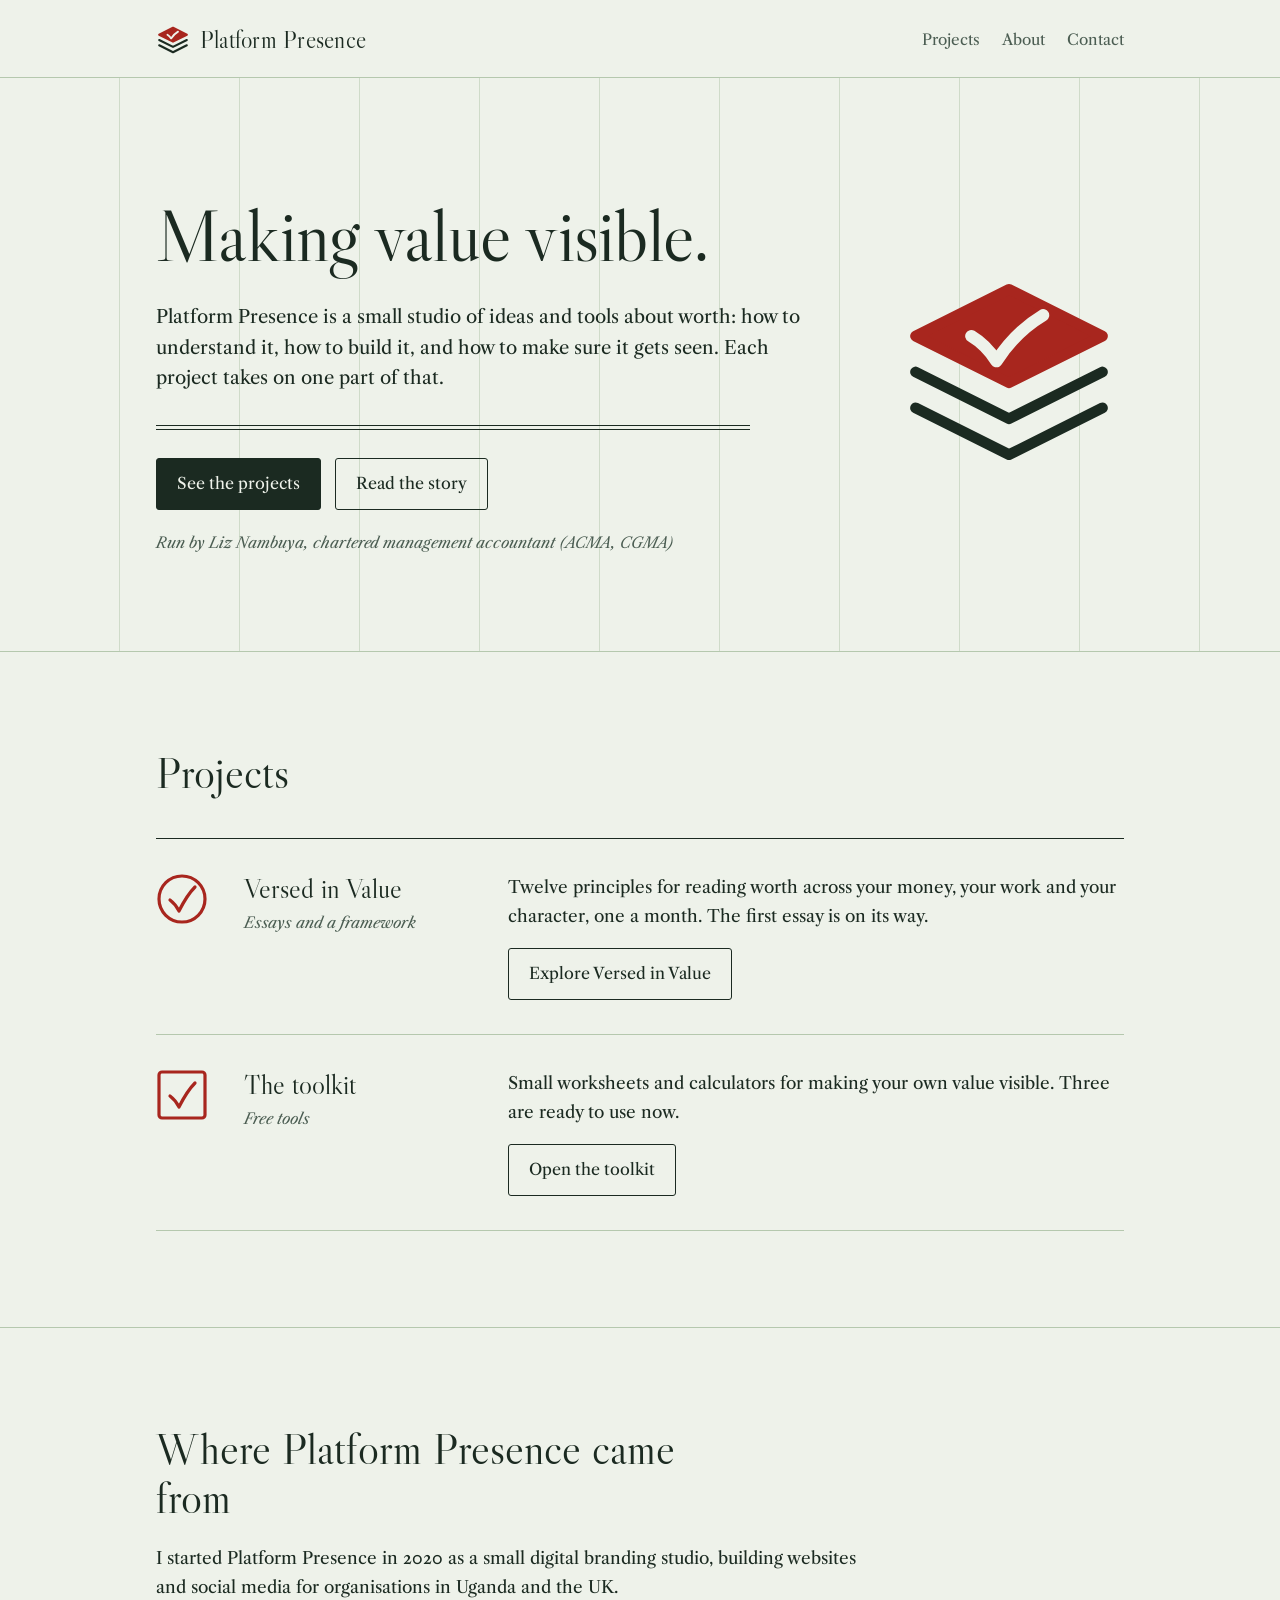
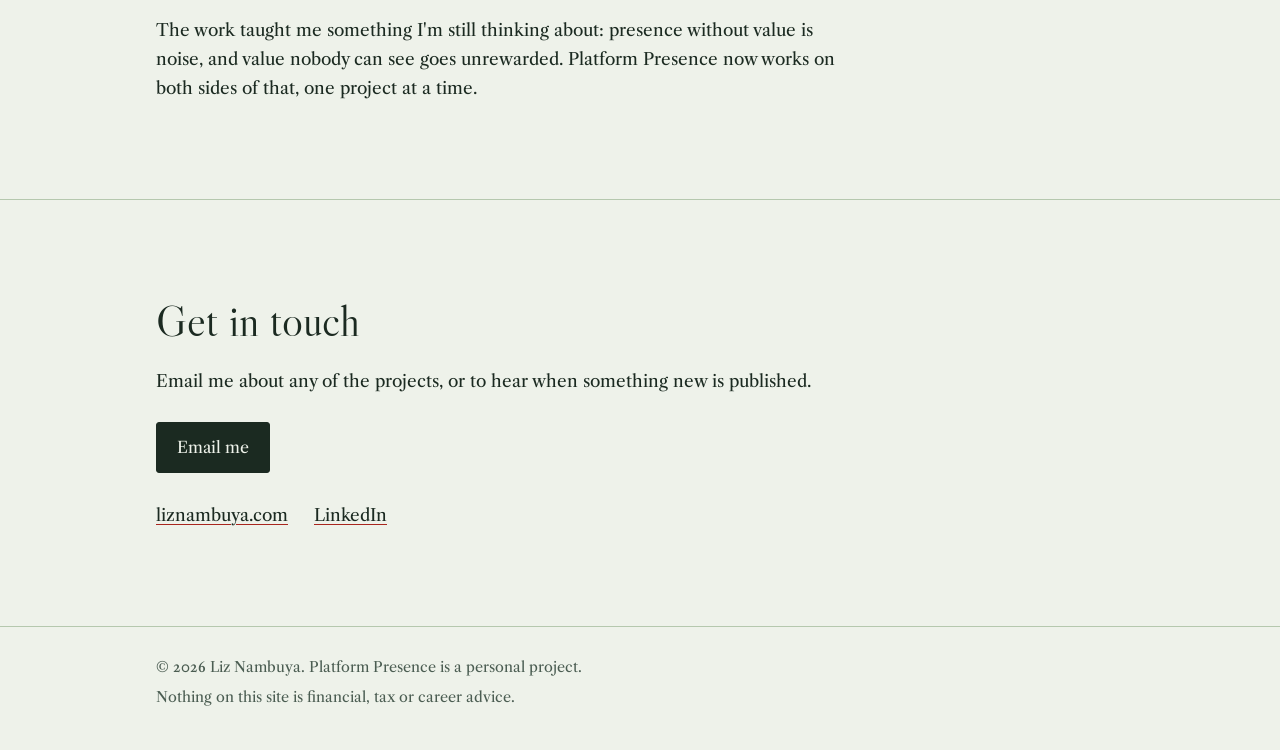
==== index.html @ 55bc4d29 "Add files via upload" ====
<!DOCTYPE html>
<html lang="en-GB">
<head>
<meta charset="UTF-8">
<meta name="viewport" content="width=device-width, initial-scale=1.0">
<title>Platform Presence</title>
<meta name="description" content="Platform Presence makes value visible: a small studio of ideas and tools about worth, how to understand it, build it and make sure it gets seen. By Liz Nambuya.">
<meta property="og:title" content="Platform Presence">
<meta property="og:description" content="Making value visible. Ideas and free tools about worth, by Liz Nambuya.">
<meta property="og:url" content="https://platformpresence.com/">
<meta property="og:type" content="website">
<link rel="icon" href="data:image/svg+xml,%3Csvg%20xmlns='http://www.w3.org/2000/svg'%20viewBox='0%200%2064%2064'%3E%3Crect%20width='64'%20height='64'%20rx='12'%20fill='%23EEF2EA'/%3E%3Cpath%20d='M32%209%20L58%2022%20L32%2035%20L6%2022%20Z'%20fill='%23A8261E'%20stroke='%23A8261E'%20stroke-width='5'%20stroke-linejoin='round'/%3E%3Cpath%20d='M21.5%2022%20C24.5%2023.8%2026.5%2025.8%2028.5%2029%20C32%2023.5%2036%2019.5%2041.5%2016.2'%20fill='none'%20stroke='%23EEF2EA'%20stroke-width='4'%20stroke-linecap='round'%20stroke-linejoin='round'/%3E%3Cpath%20d='M6%2032%20L32%2045%20L58%2032'%20fill='none'%20stroke='%231B2A21'%20stroke-width='5'%20stroke-linecap='round'%20stroke-linejoin='round'/%3E%3Cpath%20d='M6%2042%20L32%2055%20L58%2042'%20fill='none'%20stroke='%231B2A21'%20stroke-width='5'%20stroke-linecap='round'%20stroke-linejoin='round'/%3E%3C/svg%3E">
<link rel="apple-touch-icon" href="apple-touch-icon.png">
<link rel="preconnect" href="https://fonts.googleapis.com">
<link rel="preconnect" href="https://fonts.gstatic.com" crossorigin>
<link href="https://fonts.googleapis.com/css2?family=Libre+Caslon+Display&family=Libre+Caslon+Text:ital,wght@0,400;0,700;1,400&display=swap" rel="stylesheet">
<link rel="stylesheet" href="styles.css">
</head>
<body>

<header class="site-head">
  <div class="wrap">
    <a class="wordmark" href="index.html"><svg class="logo" viewBox="0 0 64 64" aria-hidden="true"><path class="platform" d="M32 9 L58 22 L32 35 L6 22 Z"/><path class="cut" d="M21.5 22 C24.5 23.8 26.5 25.8 28.5 29 C32 23.5 36 19.5 41.5 16.2"/><path class="layer" d="M6 32 L32 45 L58 32"/><path class="layer" d="M6 42 L32 55 L58 42"/></svg><span>Platform Presence</span></a>
    <nav class="site-nav" aria-label="Main">
      <a href="#projects">Projects</a>
      <a href="#about">About</a>
      <a href="#contact">Contact</a>
    </nav>
  </div>
</header>

<main>

  <div class="hero">
    <div class="wrap">
      <div>
        <h1>Making value visible.</h1>
        <p class="lede">Platform Presence is a small studio of ideas and tools about worth: how to understand it, how to build it, and how to make sure it gets seen. Each project takes on one part of that.</p>
        <div class="total-rule" aria-hidden="true"></div>
        <div class="actions">
          <a class="btn btn-primary" href="#projects">See the projects</a>
          <a class="btn" href="#about">Read the story</a>
        </div>
        <p class="byline">Run by Liz Nambuya, chartered management accountant (ACMA, CGMA)</p>
      </div>
      <div class="mark-wrap" aria-hidden="true">
        <svg class="logo logo-big" viewBox="0 0 64 64"><path class="platform" d="M32 9 L58 22 L32 35 L6 22 Z"/><path class="cut" d="M21.5 22 C24.5 23.8 26.5 25.8 28.5 29 C32 23.5 36 19.5 41.5 16.2"/><path class="layer" d="M6 32 L32 45 L58 32"/><path class="layer" d="M6 42 L32 55 L58 42"/></svg>
      </div>
    </div>
  </div>

  <section id="projects">
    <div class="wrap">
      <h2>Projects</h2>

      <div class="projects">

        <article class="project">
          <svg class="mark" viewBox="0 0 52 52" aria-hidden="true"><circle cx="26" cy="26" r="23"/><path d="M14 27 C18 30 21 34 23 38 C28 28 33 20 39 14"/></svg>
          <div>
            <h3><a href="versed-in-value.html">Versed in Value</a></h3>
            <p class="kind">Essays and a framework</p>
          </div>
          <div class="body">
            <p>Twelve principles for reading worth across your money, your work and your character, one a month. The first essay is on its way.</p>
            <a class="btn" href="versed-in-value.html">Explore Versed in Value</a>
          </div>
        </article>

        <article class="project">
          <svg class="mark" viewBox="0 0 52 52" aria-hidden="true"><rect x="3" y="3" width="46" height="46" rx="3"/><path d="M14 27 C18 30 21 34 23 38 C28 28 33 20 39 14"/></svg>
          <div>
            <h3><a href="toolkit.html">The toolkit</a></h3>
            <p class="kind">Free tools</p>
          </div>
          <div class="body">
            <p>Small worksheets and calculators for making your own value visible. Three are ready to use now.</p>
            <a class="btn" href="toolkit.html">Open the toolkit</a>
          </div>
        </article>

        <!--
          TO ADD A PROJECT: copy one <article class="project"> block above, paste it here,
          then change the mark's frame, the name, the kind, the description and the two links.
          Make the project's page by copying toolkit.html, renaming it, and replacing the content.
        -->

      </div>
    </div>
  </section>

  <section id="about">
    <div class="wrap">
      <h2>Where Platform Presence came from</h2>
      <div class="prose">
        <p>I started Platform Presence in 2020 as a small digital branding studio, building websites and social media for organisations in Uganda and the UK.</p>
        <p>The work taught me something I'm still thinking about: presence without value is noise, and value nobody can see goes unrewarded. Platform Presence now works on both sides of that, one project at a time.</p>
      </div>
    </div>
  </section>

  <section id="contact">
    <div class="wrap">
      <h2>Get in touch</h2>
      <div class="prose">
        <p>Email me about any of the projects, or to hear when something new is published.</p>
      </div>
      <div class="section-actions">
        <a class="btn btn-primary" href="mailto:contact@liznambuya.com?subject=Platform%20Presence">Email me</a>
      </div>
      <div class="contact-links">
        <a href="https://liznambuya.com">liznambuya.com</a>
        <a href="https://www.linkedin.com/in/elizabeth-nambuya/">LinkedIn</a>
      </div>
    </div>
  </section>

</main>

<footer class="site-foot">
  <div class="wrap">
    <p>&copy; 2026 Liz Nambuya. Platform Presence is a personal project.</p>
    <p>Nothing on this site is financial, tax or career advice.</p>
  </div>
</footer>

</body>
</html>
---- styles.css ----
/* Platform Presence: shared styles for every page.
   Palette: a green columnar ledger pad, bottle-green ink, an auditor's red pencil. */
:root {
  --paper: #EEF2EA;
  --paper-deep: #E1E9DC;
  --paper-light: #F7F9F5;
  --rule: #B5C8AE;
  --ink: #1B2A21;
  --ink-soft: #4B5D52;
  --pencil: #A8261E;
  --measure: 64ch;
  --gutter: clamp(16px, 5vw, 56px);
  --display: "Libre Caslon Display", "Libre Caslon Text", Georgia, "Times New Roman", serif;
  --text: "Libre Caslon Text", Georgia, "Times New Roman", serif;
}

*, *::before, *::after { box-sizing: border-box; margin: 0; padding: 0; }
html { scroll-behavior: smooth; -webkit-text-size-adjust: 100%; }
body {
  background: var(--paper);
  color: var(--ink);
  font-family: var(--text);
  font-size: 1.0625rem;
  line-height: 1.7;
  font-variant-numeric: oldstyle-nums;
}
a { color: var(--ink); text-decoration-color: var(--pencil); text-underline-offset: 3px; text-decoration-thickness: 1px; }
a:hover { color: var(--pencil); }
:focus-visible { outline: 2px solid var(--pencil); outline-offset: 3px; border-radius: 2px; }
.visually-hidden { position: absolute; width: 1px; height: 1px; overflow: hidden; clip: rect(0 0 0 0); white-space: nowrap; }

.wrap { max-width: 1080px; margin: 0 auto; padding: 0 var(--gutter); }

/* Header */
.site-head { border-bottom: 1px solid var(--rule); }
.site-head .wrap { display: flex; align-items: center; justify-content: space-between; gap: 24px; padding-top: 20px; padding-bottom: 16px; flex-wrap: wrap; }
.wordmark { display: inline-flex; align-items: center; gap: 10px; font-family: var(--display); font-size: 1.5rem; text-decoration: none; letter-spacing: 0.01em; }

/* The Platform Presence logo: stacked layers, with the tick cut into the top platform */
.logo { width: 34px; height: 34px; flex: none; overflow: visible; }
.logo .platform { fill: var(--pencil); stroke: var(--pencil); stroke-width: 4; stroke-linejoin: round; }
.logo .cut { fill: none; stroke: var(--paper); stroke-width: 3.4; stroke-linecap: round; stroke-linejoin: round; }
.logo .layer { fill: none; stroke: var(--ink); stroke-width: 4; stroke-linecap: round; stroke-linejoin: round; }
.logo-big { width: clamp(130px, 19vw, 230px); height: auto; }
.logo-big .platform, .logo-big .layer { stroke-width: 3; }
.logo-big .cut { stroke-width: 3.4; stroke-dasharray: 40; stroke-dashoffset: 0; }
@media (prefers-reduced-motion: no-preference) {
  .logo-big .cut { stroke-dashoffset: 40; animation: draw 0.8s cubic-bezier(.6,.05,.3,1) 0.5s forwards; }
}
.wordmark:hover { color: var(--ink); }
.site-nav { display: flex; gap: 22px; flex-wrap: wrap; font-size: 0.95rem; }
.site-nav a { text-decoration: none; color: var(--ink-soft); }
.site-nav a:hover, .site-nav a[aria-current="page"] { color: var(--pencil); }

/* Hero: the ledger pad and the mark */
.hero {
  background-image: repeating-linear-gradient(to right, transparent 0, transparent 119px, rgba(181, 200, 174, 0.55) 119px, rgba(181, 200, 174, 0.55) 120px);
  border-bottom: 1px solid var(--rule);
}
.hero .wrap { display: grid; grid-template-columns: minmax(0, 1fr) auto; gap: 40px; align-items: center; padding-top: clamp(56px, 10vw, 120px); padding-bottom: clamp(48px, 8vw, 96px); }
.hero h1 {
  font-family: var(--display);
  font-weight: 400;
  font-size: clamp(2.5rem, 6.2vw, 4.6rem);
  line-height: 1.04;
  letter-spacing: -0.01em;
  max-width: 16ch;
}
.hero h1 span { display: block; }
.hero .lede { margin-top: 28px; max-width: 54ch; font-size: 1.15rem; line-height: 1.65; }
.total-rule { margin-top: 32px; max-width: 54ch; border-top: 1px solid var(--ink); border-bottom: 1px solid var(--ink); height: 5px; }
.hero .actions { margin-top: 28px; display: flex; gap: 14px; flex-wrap: wrap; }
.byline { margin-top: 20px; color: var(--ink-soft); font-style: italic; font-size: 0.95rem; }
.byline a { color: var(--ink-soft); }

/* Marks: the Platform Presence tick. Each project draws it inside its own frame. */
.mark { overflow: visible; }
.mark path, .mark circle, .mark rect { fill: none; stroke: var(--pencil); stroke-linecap: round; stroke-linejoin: round; }
.mark-big { width: clamp(120px, 18vw, 210px); height: auto; }
.mark-big path, .mark-big circle, .mark-big rect { stroke-width: 7; }
.mark-big .tick { stroke-dasharray: 260; stroke-dashoffset: 0; }
@media (prefers-reduced-motion: no-preference) {
  .mark-big .tick { stroke-dashoffset: 260; animation: draw 0.9s cubic-bezier(.6,.05,.3,1) 0.5s forwards; }
}
@keyframes draw { to { stroke-dashoffset: 0; } }

.btn {
  display: inline-block;
  padding: 11px 20px;
  font-family: var(--text);
  font-size: 1rem;
  text-decoration: none;
  border: 1px solid var(--ink);
  border-radius: 3px;
  color: var(--ink);
  background: transparent;
}
.btn:hover { color: var(--paper); background: var(--ink); }
.btn-primary { background: var(--ink); color: var(--paper); }
.btn-primary:hover { background: var(--pencil); border-color: var(--pencil); color: var(--paper); }

/* Sections */
section { padding: clamp(56px, 8vw, 96px) 0; border-bottom: 1px solid var(--rule); }
section h2 { font-family: var(--display); font-weight: 400; font-size: clamp(1.9rem, 4vw, 2.75rem); line-height: 1.12; max-width: 22ch; }
.prose { max-width: var(--measure); margin-top: 22px; }
.prose p + p { margin-top: 14px; }
.section-actions { margin-top: 26px; display: flex; gap: 14px; flex-wrap: wrap; }

/* Projects list on the homepage */
.projects { margin-top: 40px; border-top: 1px solid var(--ink); }
.project { display: grid; grid-template-columns: 64px minmax(0, 15rem) minmax(0, 1fr); gap: 24px; padding: 34px 0; border-bottom: 1px solid var(--rule); align-items: start; }
.project .mark { width: 52px; height: 52px; }
.project .mark path, .project .mark circle, .project .mark rect { stroke-width: 3.2; }
.project h3 { font-family: var(--display); font-weight: 400; font-size: 1.7rem; line-height: 1.15; }
.project h3 a { text-decoration: none; }
.project .kind { margin-top: 6px; font-style: italic; color: var(--ink-soft); font-size: 0.95rem; }
.project .body p { max-width: 56ch; }
.project .body .btn { margin-top: 18px; }

/* Legend: three kinds of value, read like an auditor's tickmark key */
.legend { margin-top: 40px; max-width: 760px; border-top: 1px solid var(--ink); }
.legend-row { display: grid; grid-template-columns: 48px minmax(0, 13rem) minmax(0, 1fr); gap: 18px; padding: 20px 0; border-bottom: 1px solid var(--rule); align-items: start; }
.legend-row .mark { width: 34px; height: 34px; margin-top: 2px; }
.legend-row .mark path, .legend-row .mark circle { stroke-width: 3.4; }
.legend-row .mark .dot { fill: var(--pencil); stroke: none; }
.legend-row h3 { font-family: var(--text); font-weight: 700; font-size: 1.05rem; }
.legend-row .q { font-style: italic; }
.legend-row p { margin-top: 2px; color: var(--ink-soft); }

/* Principles: a ledger of twelve months */
.ledger { margin-top: 40px; width: 100%; border-collapse: collapse; }
.ledger th, .ledger td { text-align: left; vertical-align: top; padding: 12px 16px 12px 0; border-bottom: 1px solid var(--rule); }
.ledger thead th { font-weight: 400; font-style: italic; color: var(--ink-soft); font-size: 0.92rem; border-bottom: 1px solid var(--ink); }
.ledger thead .col-num { width: 4.5rem; text-align: right; padding-right: 16px; }
.ledger thead .col-name { width: 13rem; padding-left: 20px; }
.ledger .quarter th { padding-top: 30px; font-family: var(--display); font-weight: 400; font-size: 1.3rem; border-bottom: 1px solid var(--ink); }
.ledger .num { width: 4.5rem; font-family: var(--display); font-size: 1.35rem; color: var(--pencil); line-height: 1.2; border-right: 1px solid var(--rule); padding-right: 16px; text-align: right; }
.ledger .name { width: 13rem; font-weight: 700; padding-left: 20px; }

/* Toolkit */
.tools { margin-top: 44px; border-top: 1px solid var(--ink); }
.tool { display: grid; grid-template-columns: minmax(0, 17rem) minmax(0, 1fr); gap: 32px; padding: 36px 0; border-bottom: 1px solid var(--rule); }
.tool h3 { font-family: var(--display); font-weight: 400; font-size: 1.65rem; line-height: 1.15; }
.tool .status { margin-top: 8px; font-style: italic; color: var(--ink-soft); font-size: 0.95rem; }
.tool .body > p { max-width: 58ch; }
.questions { margin-top: 18px; list-style: none; counter-reset: q; max-width: 58ch; }
.questions li { counter-increment: q; display: grid; grid-template-columns: 2rem 1fr; padding: 10px 0; border-top: 1px dashed var(--rule); }
.questions li::before { content: counter(q) "."; font-family: var(--display); color: var(--pencil); font-size: 1.15rem; }
.rewrite { margin-top: 18px; max-width: 58ch; display: grid; gap: 10px; }
.rewrite div { padding: 14px 18px; background: var(--paper-deep); border-left: 3px solid var(--rule); }
.rewrite .after { border-left-color: var(--pencil); background: var(--paper-light); }
.rewrite b { display: block; font-size: 0.9rem; font-weight: 400; font-style: italic; color: var(--ink-soft); }
.rewrite .before span { text-decoration: line-through; text-decoration-color: var(--pencil); text-decoration-thickness: 1.5px; }
.fine { margin-top: 12px; font-size: 0.9rem; color: var(--ink-soft); font-style: italic; }
.tool .btn { margin-top: 20px; }

/* Contact and footer */
.contact-links { margin-top: 28px; display: flex; gap: 26px; flex-wrap: wrap; }
.site-foot { padding: 28px 0 40px; color: var(--ink-soft); font-size: 0.9rem; }
.site-foot p + p { margin-top: 6px; }
.site-foot a { color: var(--ink-soft); }

/* Small screens */
@media (max-width: 760px) {
  .hero .wrap { grid-template-columns: 1fr; gap: 8px; }
  .hero .mark-wrap { order: -1; }
  .mark-big { width: 92px; }
  .logo-big { width: 96px; }
  .project { grid-template-columns: 52px minmax(0, 1fr); gap: 14px 16px; }
  .project .mark { width: 40px; height: 40px; }
  .project .body { grid-column: 2; }
  .legend-row { grid-template-columns: 40px minmax(0, 1fr); }
  .legend-row p { grid-column: 2; }
  .tool { grid-template-columns: 1fr; gap: 14px; }
  .ledger thead { position: absolute; left: -9999px; }
  .ledger, .ledger tbody, .ledger tr, .ledger td, .ledger th { display: block; width: 100%; }
  .ledger tr { display: grid; grid-template-columns: 3rem 1fr; border-bottom: 1px solid var(--rule); }
  .ledger .quarter { display: block; }
  .ledger td, .ledger th { border-bottom: 0; }
  .ledger .num { grid-row: span 2; border-right: 0; text-align: left; padding-right: 0; width: auto; }
  .ledger .name { width: auto; padding: 12px 0 0; }
  .ledger .line { padding: 2px 0 12px; }
}
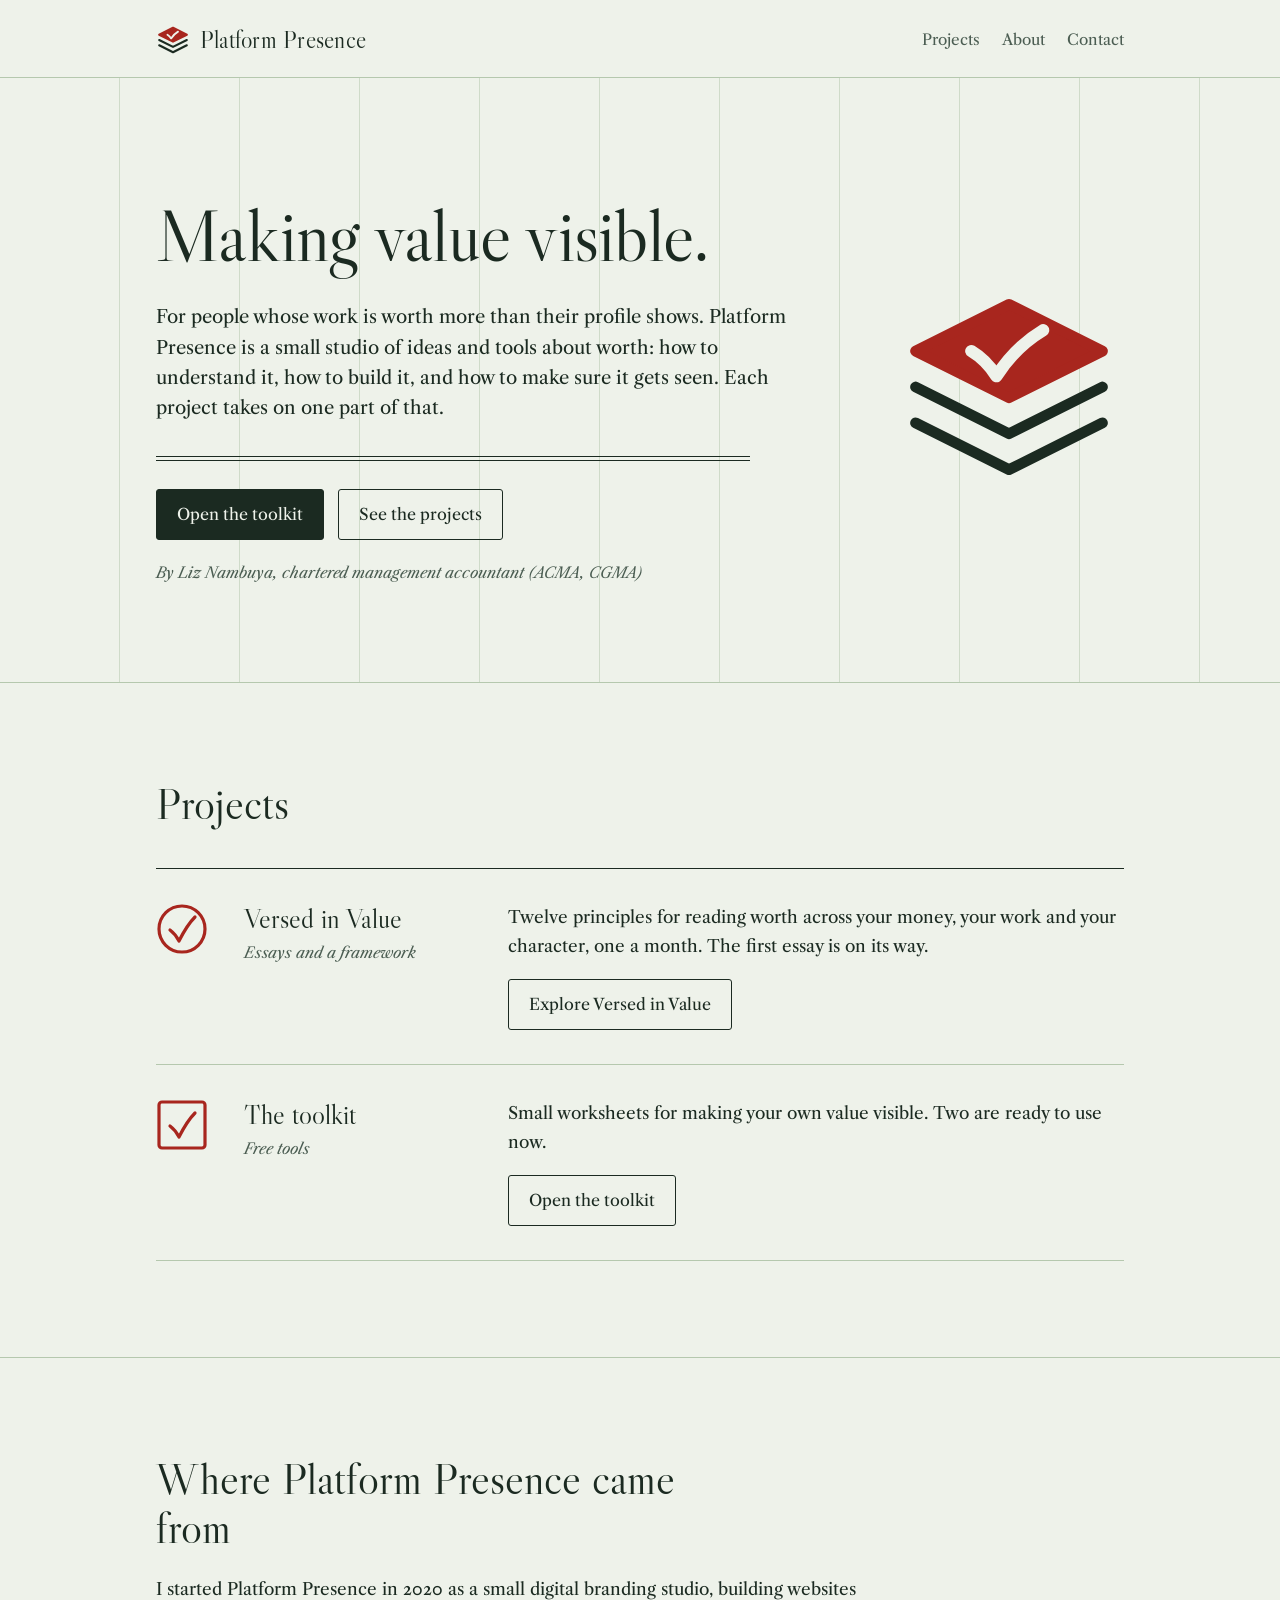
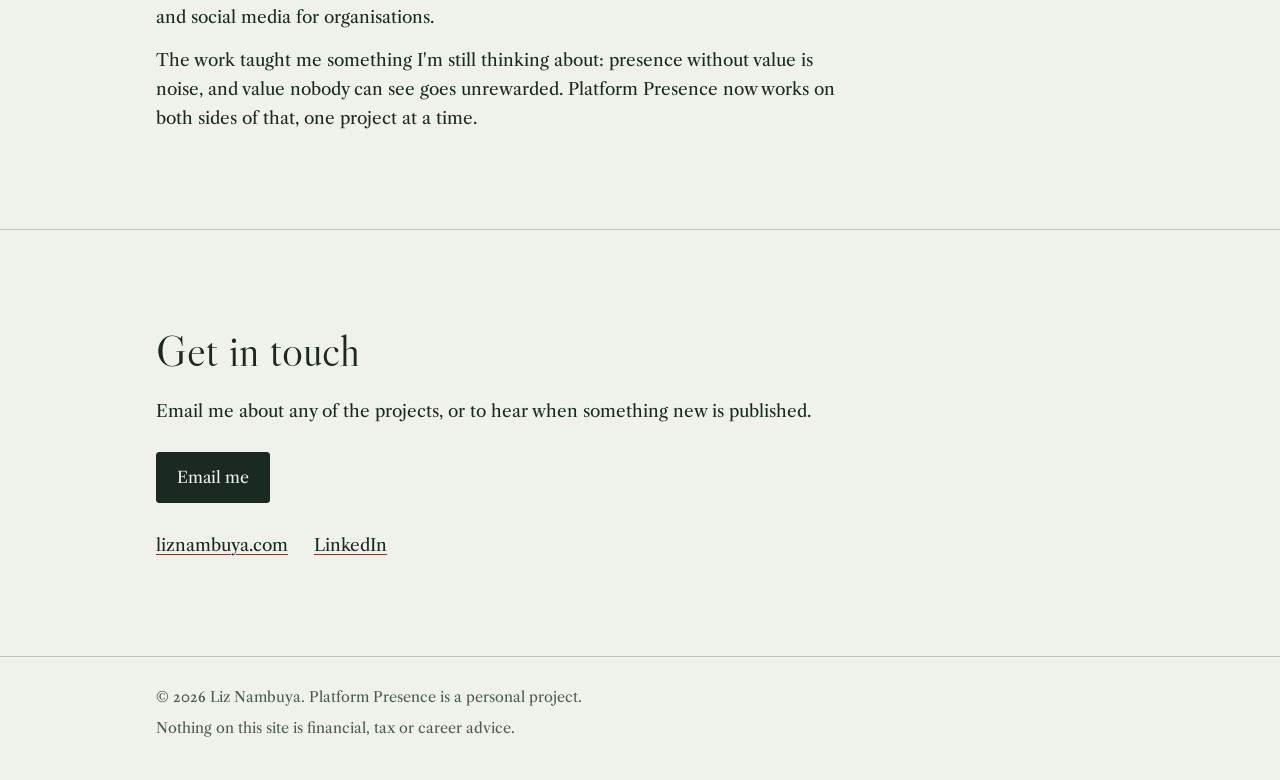
==== commit 0a42599d: "Homepage: reader-first opening, toolkit button, byline and About fixes Co-Authored-By: Claude Fable " ====
--- a/index.html
+++ b/index.html
@@ -35,13 +35,13 @@
     <div class="wrap">
       <div>
         <h1>Making value visible.</h1>
-        <p class="lede">Platform Presence is a small studio of ideas and tools about worth: how to understand it, how to build it, and how to make sure it gets seen. Each project takes on one part of that.</p>
+        <p class="lede">For people whose work is worth more than their profile shows. Platform Presence is a small studio of ideas and tools about worth: how to understand it, how to build it, and how to make sure it gets seen. Each project takes on one part of that.</p>
         <div class="total-rule" aria-hidden="true"></div>
         <div class="actions">
-          <a class="btn btn-primary" href="#projects">See the projects</a>
-          <a class="btn" href="#about">Read the story</a>
+          <a class="btn btn-primary" href="toolkit.html">Open the toolkit</a>
+          <a class="btn" href="#projects">See the projects</a>
         </div>
-        <p class="byline">Run by Liz Nambuya, chartered management accountant (ACMA, CGMA)</p>
+        <p class="byline">By Liz Nambuya, chartered management accountant (ACMA, CGMA)</p>
       </div>
       <div class="mark-wrap" aria-hidden="true">
         <svg class="logo logo-big" viewBox="0 0 64 64"><path class="platform" d="M32 9 L58 22 L32 35 L6 22 Z"/><path class="cut" d="M21.5 22 C24.5 23.8 26.5 25.8 28.5 29 C32 23.5 36 19.5 41.5 16.2"/><path class="layer" d="M6 32 L32 45 L58 32"/><path class="layer" d="M6 42 L32 55 L58 42"/></svg>
@@ -74,7 +74,7 @@
             <p class="kind">Free tools</p>
           </div>
           <div class="body">
-            <p>Small worksheets and calculators for making your own value visible. Three are ready to use now.</p>
+            <p>Small worksheets for making your own value visible. Two are ready to use now.</p>
             <a class="btn" href="toolkit.html">Open the toolkit</a>
           </div>
         </article>
@@ -93,7 +93,7 @@
     <div class="wrap">
       <h2>Where Platform Presence came from</h2>
       <div class="prose">
-        <p>I started Platform Presence in 2020 as a small digital branding studio, building websites and social media for organisations in Uganda and the UK.</p>
+        <p>I started Platform Presence in 2020 as a small digital branding studio, building websites and social media for organisations.</p>
         <p>The work taught me something I'm still thinking about: presence without value is noise, and value nobody can see goes unrewarded. Platform Presence now works on both sides of that, one project at a time.</p>
       </div>
     </div>
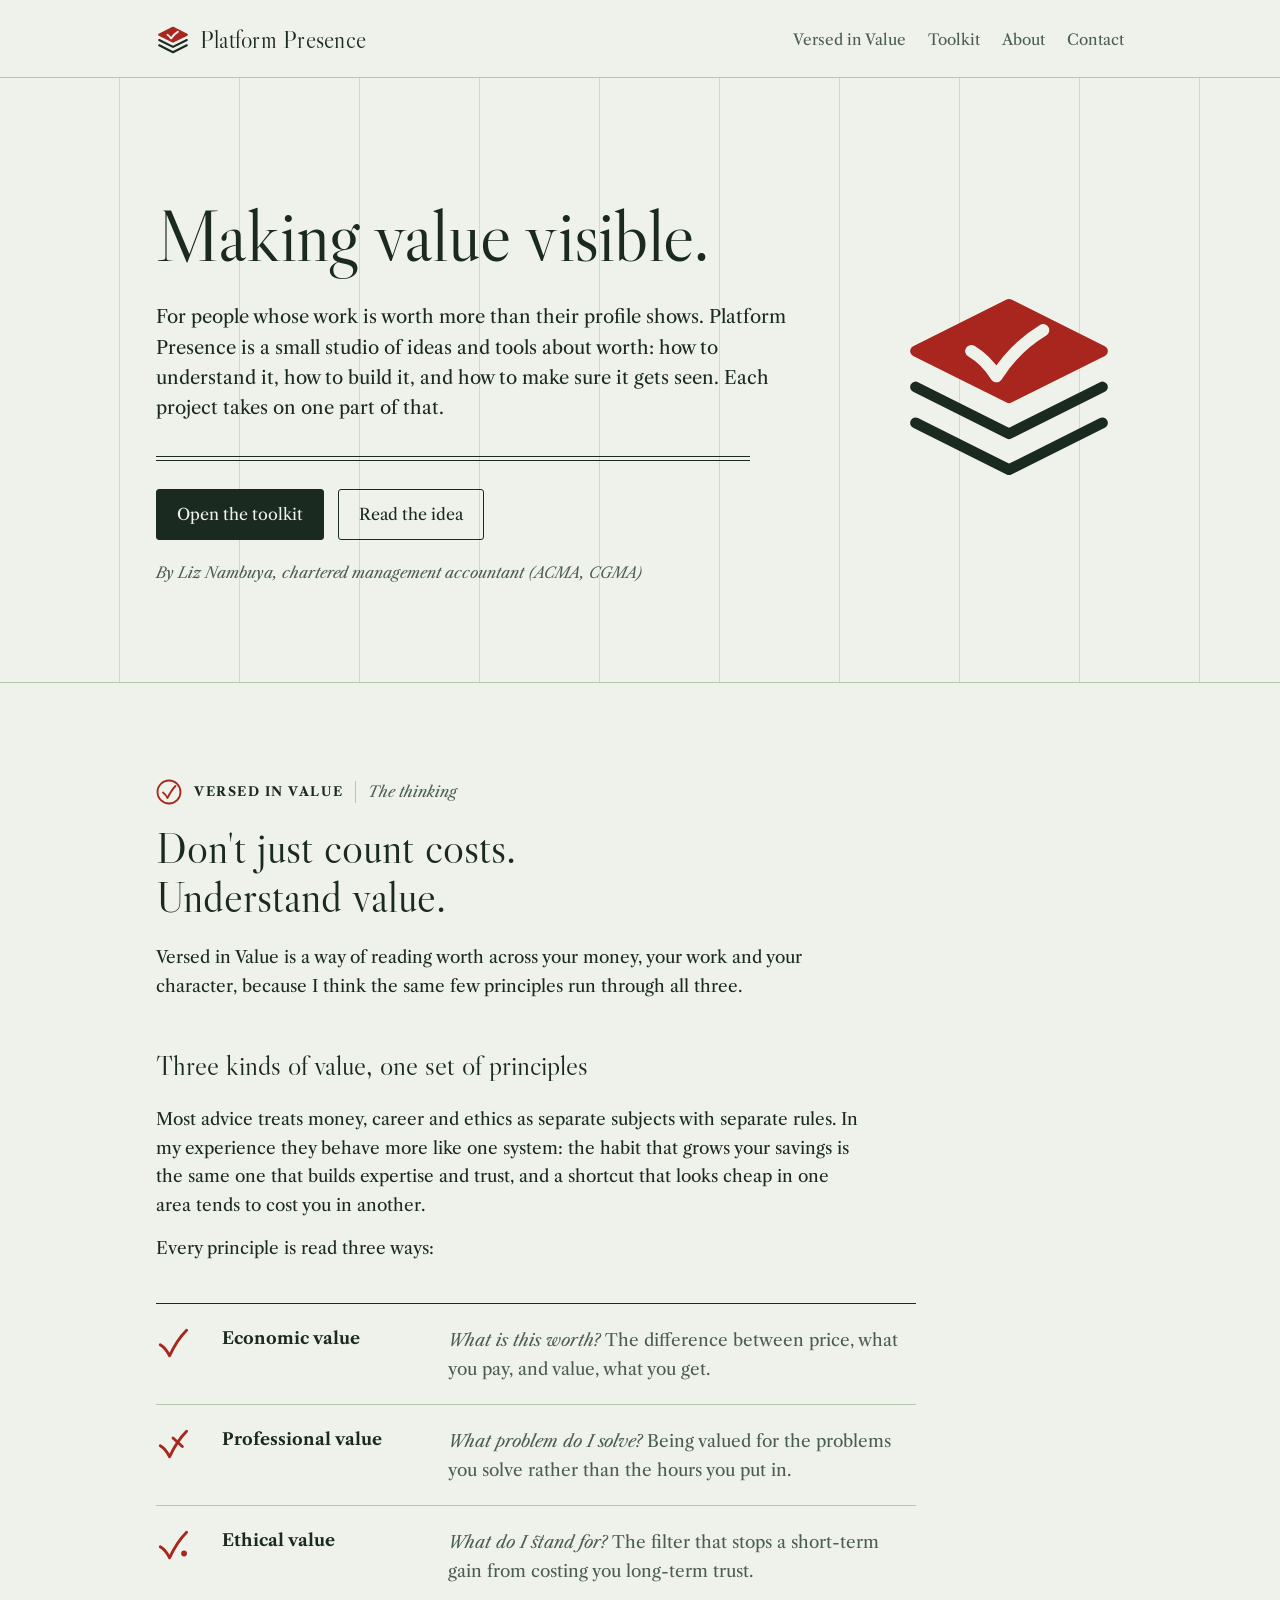
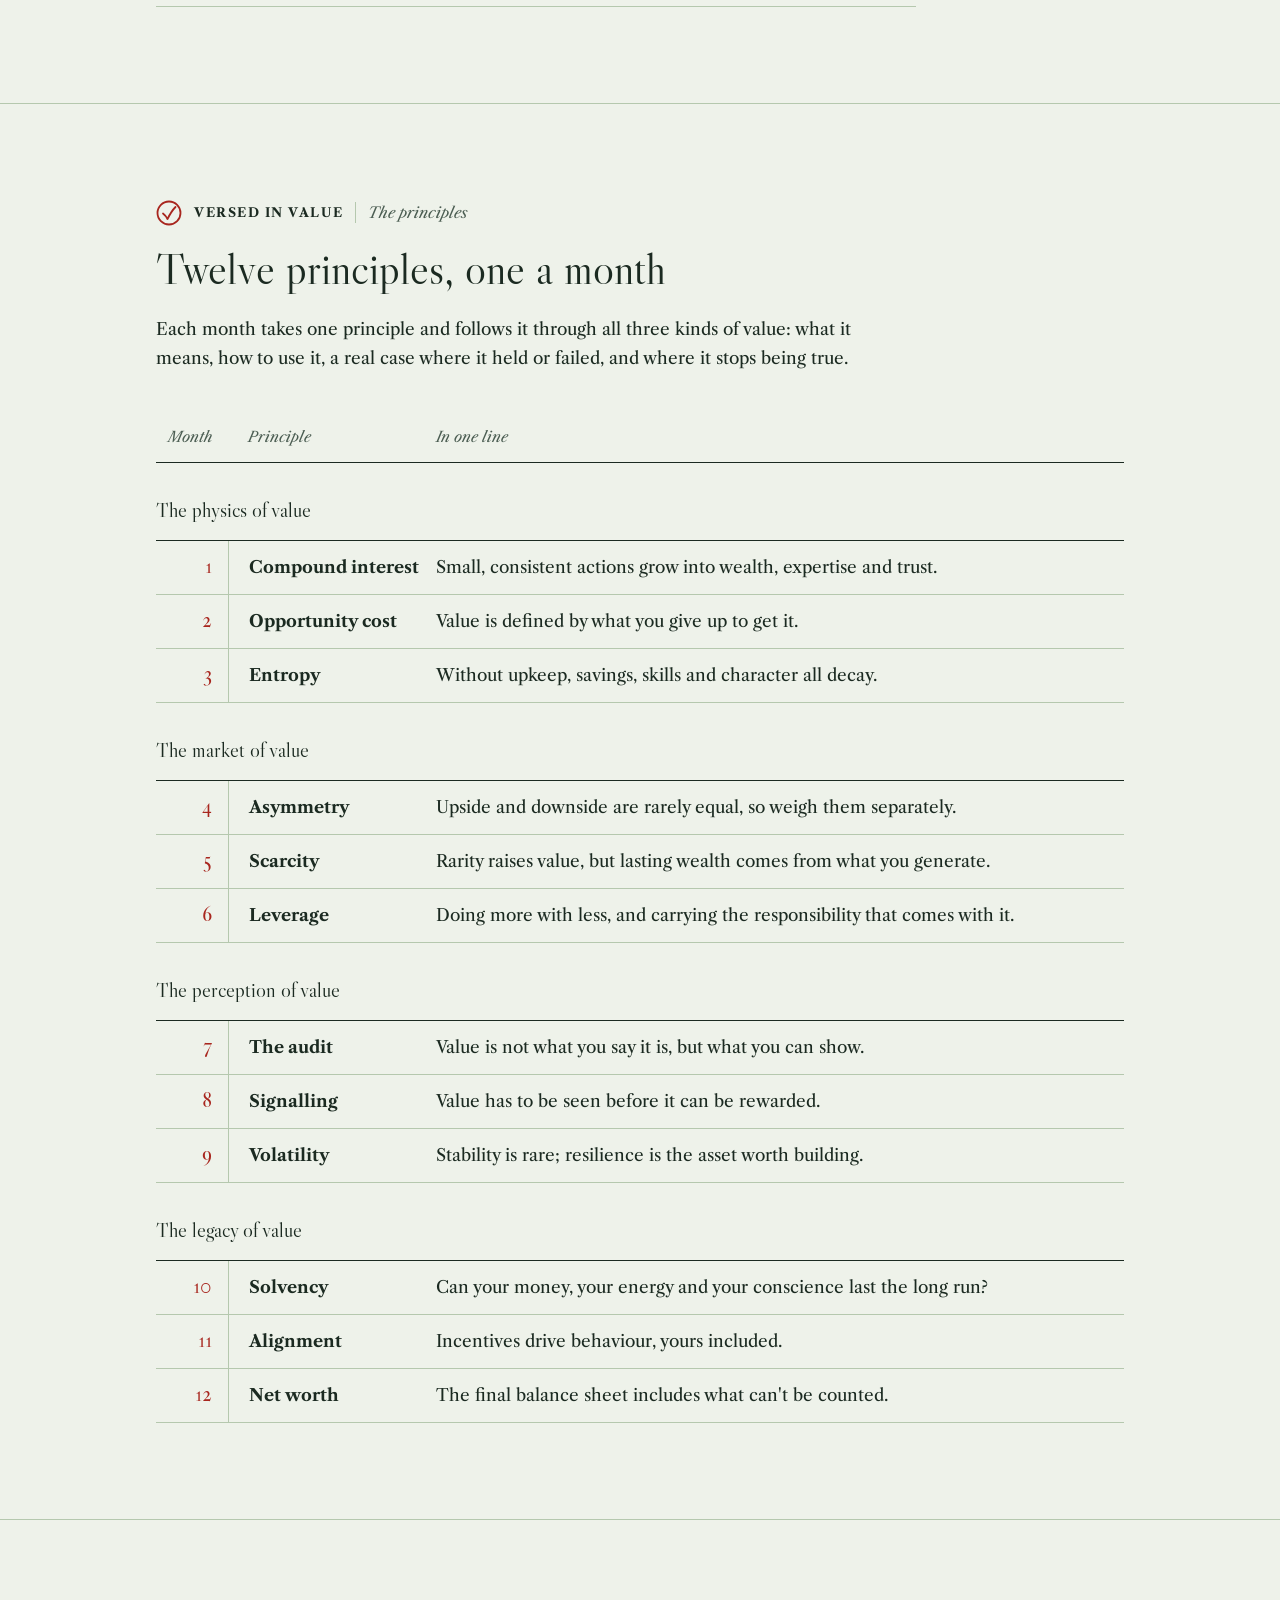
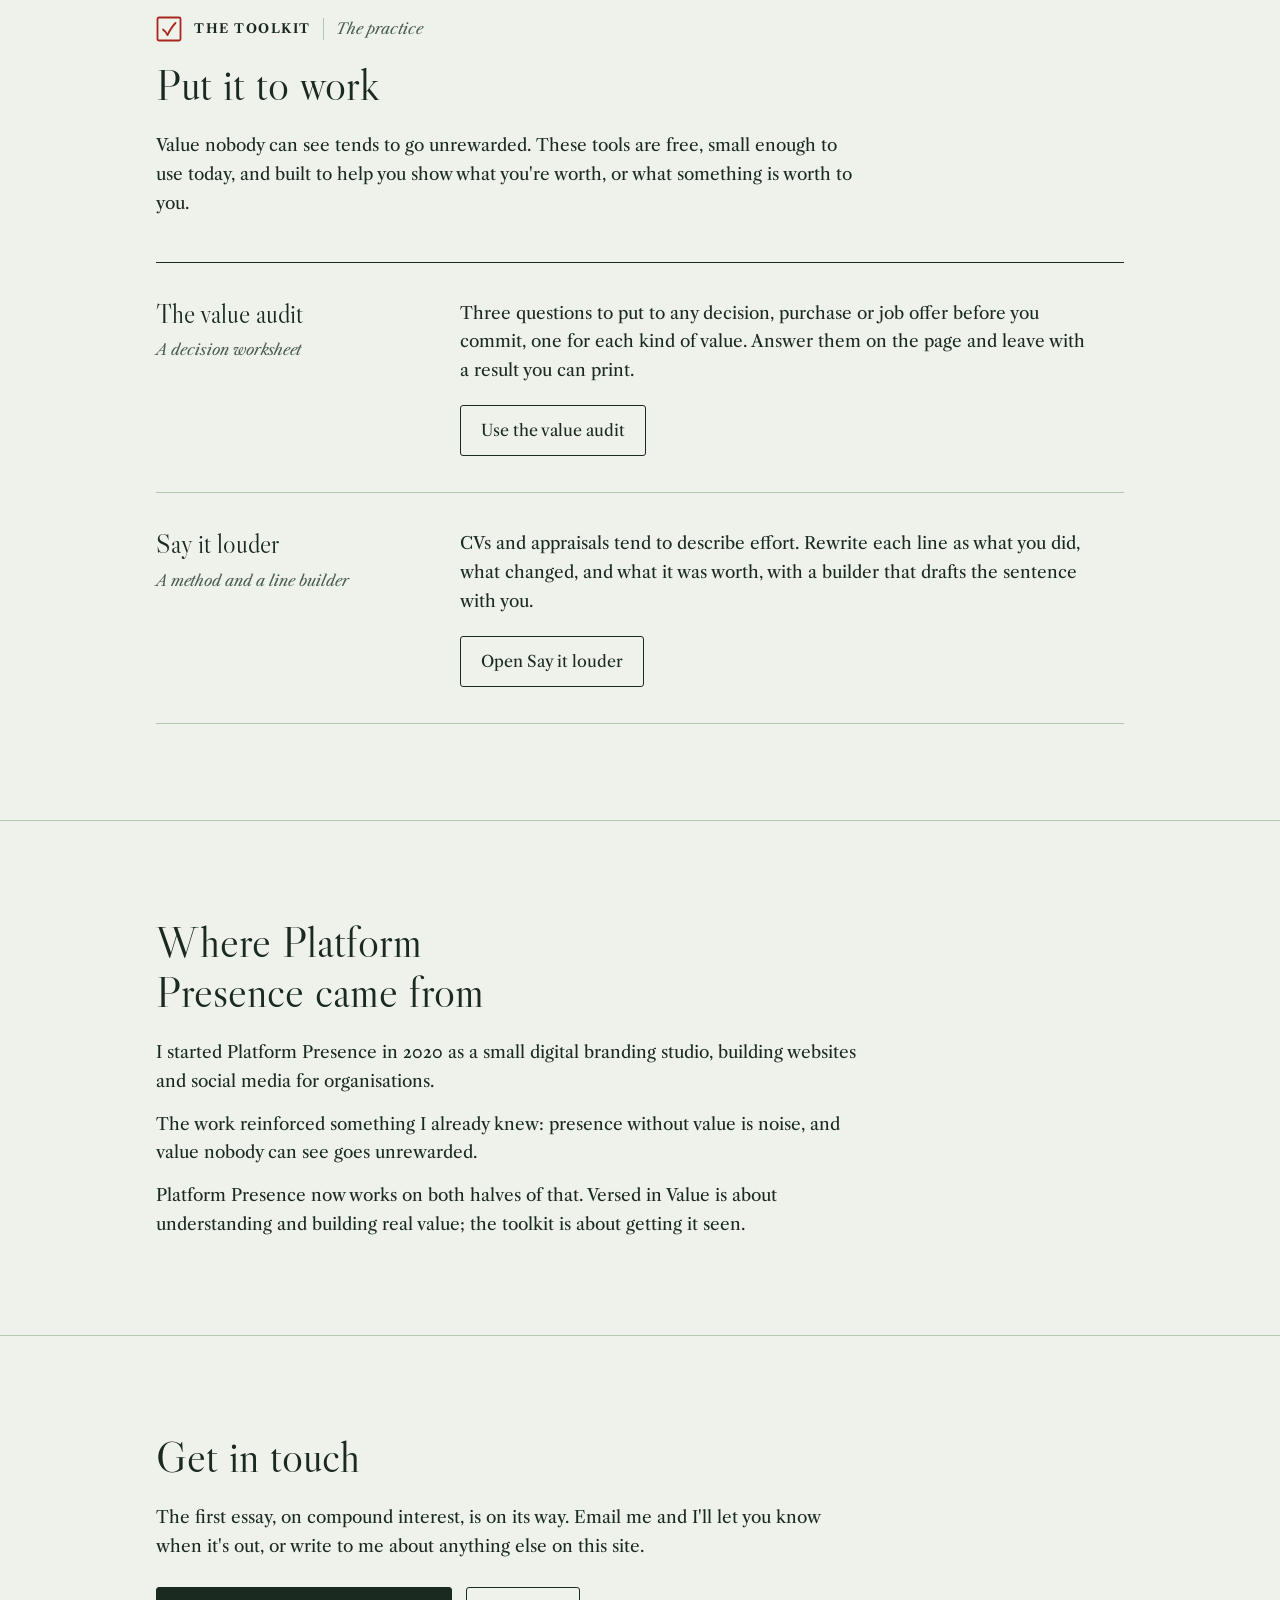
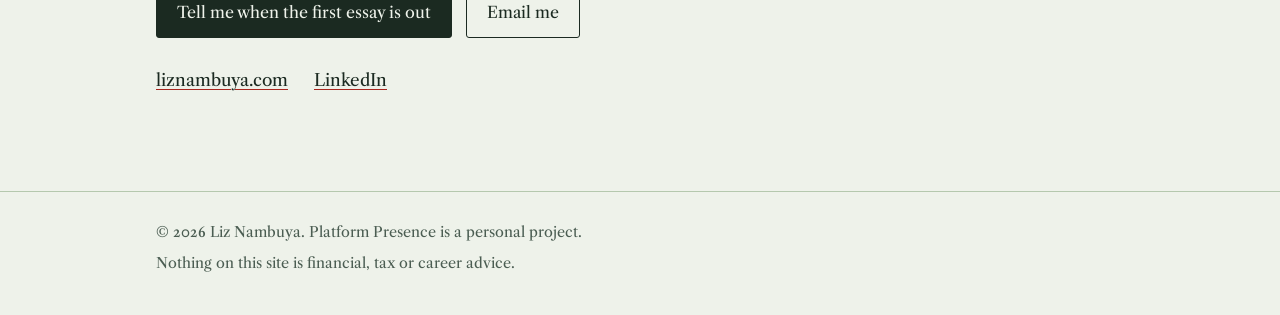
==== commit a156350f: "Homepage: merge in Versed in Value and the toolkit; copy edits Co-Authored-By: Claude Opus 5.5 <nore" ====
--- a/index.html
+++ b/index.html
@@ -22,7 +22,8 @@
   <div class="wrap">
     <a class="wordmark" href="index.html"><svg class="logo" viewBox="0 0 64 64" aria-hidden="true"><path class="platform" d="M32 9 L58 22 L32 35 L6 22 Z"/><path class="cut" d="M21.5 22 C24.5 23.8 26.5 25.8 28.5 29 C32 23.5 36 19.5 41.5 16.2"/><path class="layer" d="M6 32 L32 45 L58 32"/><path class="layer" d="M6 42 L32 55 L58 42"/></svg><span>Platform Presence</span></a>
     <nav class="site-nav" aria-label="Main">
-      <a href="#projects">Projects</a>
+      <a href="#versed-in-value">Versed in Value</a>
+      <a href="#toolkit">Toolkit</a>
       <a href="#about">About</a>
       <a href="#contact">Contact</a>
     </nav>
@@ -39,7 +40,7 @@
         <div class="total-rule" aria-hidden="true"></div>
         <div class="actions">
           <a class="btn btn-primary" href="toolkit.html">Open the toolkit</a>
-          <a class="btn" href="#projects">See the projects</a>
+          <a class="btn" href="#versed-in-value">Read the idea</a>
         </div>
         <p class="byline">By Liz Nambuya, chartered management accountant (ACMA, CGMA)</p>
       </div>
@@ -49,42 +50,114 @@
     </div>
   </div>
 
-  <section id="projects">
-    <div class="wrap">
-      <h2>Projects</h2>
-
-      <div class="projects">
-
-        <article class="project">
-          <svg class="mark" viewBox="0 0 52 52" aria-hidden="true"><circle cx="26" cy="26" r="23"/><path d="M14 27 C18 30 21 34 23 38 C28 28 33 20 39 14"/></svg>
+  <section id="versed-in-value">
+    <div class="wrap">
+      <p class="kicker"><svg class="mark" viewBox="0 0 52 52" aria-hidden="true"><circle cx="26" cy="26" r="23"/><path d="M14 27 C18 30 21 34 23 38 C28 28 33 20 39 14"/></svg><span class="kicker-name">Versed in Value</span><span>The thinking</span></p>
+      <h2 class="pair"><span>Don't just count costs.</span> <span>Understand value.</span></h2>
+      <div class="prose">
+        <p>Versed in Value is a way of reading worth across your money, your work and your character, because I think the same few principles run through all three.</p>
+      </div>
+
+      <h3 class="sub">Three kinds of value, one set of principles</h3>
+      <div class="prose">
+        <p>Most advice treats money, career and ethics as separate subjects with separate rules. In my experience they behave more like one system: the habit that grows your savings is the same one that builds expertise and trust, and a shortcut that looks cheap in one area tends to cost you in another.</p>
+        <p>Every principle is read three ways:</p>
+      </div>
+
+      <div class="legend">
+        <div class="legend-row">
+          <svg class="mark" viewBox="0 0 40 40" aria-hidden="true"><path d="M5 22 C10 25 13 29 16 35 C22 22 29 12 36 5"/></svg>
+          <h3>Economic value</h3>
+          <p><span class="q">What is this worth?</span> The difference between price, what you pay, and value, what you get.</p>
+        </div>
+        <div class="legend-row">
+          <svg class="mark" viewBox="0 0 40 40" aria-hidden="true"><path d="M5 22 C10 25 13 29 16 35 C22 22 29 12 36 5"/><path d="M20 13 L31 23"/></svg>
+          <h3>Professional value</h3>
+          <p><span class="q">What problem do I solve?</span> Being valued for the problems you solve rather than the hours you put in.</p>
+        </div>
+        <div class="legend-row">
+          <svg class="mark" viewBox="0 0 40 40" aria-hidden="true"><path d="M5 22 C10 25 13 29 16 35 C22 22 29 12 36 5"/><circle class="dot" cx="33" cy="30" r="3.4"/></svg>
+          <h3>Ethical value</h3>
+          <p><span class="q">What do I stand for?</span> The filter that stops a short-term gain from costing you long-term trust.</p>
+        </div>
+      </div>
+    </div>
+  </section>
+
+  <section id="principles">
+    <div class="wrap">
+      <p class="kicker"><svg class="mark" viewBox="0 0 52 52" aria-hidden="true"><circle cx="26" cy="26" r="23"/><path d="M14 27 C18 30 21 34 23 38 C28 28 33 20 39 14"/></svg><span class="kicker-name">Versed in Value</span><span>The principles</span></p>
+      <h2>Twelve principles, one a month</h2>
+      <div class="prose">
+        <p>Each month takes one principle and follows it through all three kinds of value: what it means, how to use it, a real case where it held or failed, and where it stops being true.</p>
+      </div>
+
+      <table class="ledger">
+        <caption class="visually-hidden">The twelve Versed in Value principles, grouped by quarter</caption>
+        <thead>
+          <tr><th scope="col" class="col-num">Month</th><th scope="col" class="col-name">Principle</th><th scope="col">In one line</th></tr>
+        </thead>
+        <tbody>
+          <tr class="quarter"><th colspan="3" scope="rowgroup">The physics of value</th></tr>
+          <tr><td class="num">1</td><td class="name">Compound interest</td><td class="line">Small, consistent actions grow into wealth, expertise and trust.</td></tr>
+          <tr><td class="num">2</td><td class="name">Opportunity cost</td><td class="line">Value is defined by what you give up to get it.</td></tr>
+          <tr><td class="num">3</td><td class="name">Entropy</td><td class="line">Without upkeep, savings, skills and character all decay.</td></tr>
+
+          <tr class="quarter"><th colspan="3" scope="rowgroup">The market of value</th></tr>
+          <tr><td class="num">4</td><td class="name">Asymmetry</td><td class="line">Upside and downside are rarely equal, so weigh them separately.</td></tr>
+          <tr><td class="num">5</td><td class="name">Scarcity</td><td class="line">Rarity raises value, but lasting wealth comes from what you generate.</td></tr>
+          <tr><td class="num">6</td><td class="name">Leverage</td><td class="line">Doing more with less, and carrying the responsibility that comes with it.</td></tr>
+
+          <tr class="quarter"><th colspan="3" scope="rowgroup">The perception of value</th></tr>
+          <tr><td class="num">7</td><td class="name">The audit</td><td class="line">Value is not what you say it is, but what you can show.</td></tr>
+          <tr><td class="num">8</td><td class="name">Signalling</td><td class="line">Value has to be seen before it can be rewarded.</td></tr>
+          <tr><td class="num">9</td><td class="name">Volatility</td><td class="line">Stability is rare; resilience is the asset worth building.</td></tr>
+
+          <tr class="quarter"><th colspan="3" scope="rowgroup">The legacy of value</th></tr>
+          <tr><td class="num">10</td><td class="name">Solvency</td><td class="line">Can your money, your energy and your conscience last the long run?</td></tr>
+          <tr><td class="num">11</td><td class="name">Alignment</td><td class="line">Incentives drive behaviour, yours included.</td></tr>
+          <tr><td class="num">12</td><td class="name">Net worth</td><td class="line">The final balance sheet includes what can't be counted.</td></tr>
+        </tbody>
+      </table>
+    </div>
+  </section>
+
+  <section id="toolkit">
+    <div class="wrap">
+      <p class="kicker"><svg class="mark" viewBox="0 0 52 52" aria-hidden="true"><rect x="3" y="3" width="46" height="46" rx="3"/><path d="M14 27 C18 30 21 34 23 38 C28 28 33 20 39 14"/></svg><span class="kicker-name">The toolkit</span><span>The practice</span></p>
+      <h2>Put it to work</h2>
+      <div class="prose">
+        <p>Value nobody can see tends to go unrewarded. These tools are free, small enough to use today, and built to help you show what you're worth, or what something is worth to you.</p>
+      </div>
+
+      <div class="tools">
+        <article class="tool">
           <div>
-            <h3><a href="versed-in-value.html">Versed in Value</a></h3>
-            <p class="kind">Essays and a framework</p>
+            <h3>The value audit</h3>
+            <p class="status">A decision worksheet</p>
           </div>
           <div class="body">
-            <p>Twelve principles for reading worth across your money, your work and your character, one a month. The first essay is on its way.</p>
-            <a class="btn" href="versed-in-value.html">Explore Versed in Value</a>
+            <p>Three questions to put to any decision, purchase or job offer before you commit, one for each kind of value. Answer them on the page and leave with a result you can print.</p>
+            <a class="btn" href="toolkit.html#value-audit">Use the value audit</a>
           </div>
         </article>
 
-        <article class="project">
-          <svg class="mark" viewBox="0 0 52 52" aria-hidden="true"><rect x="3" y="3" width="46" height="46" rx="3"/><path d="M14 27 C18 30 21 34 23 38 C28 28 33 20 39 14"/></svg>
+        <article class="tool">
           <div>
-            <h3><a href="toolkit.html">The toolkit</a></h3>
-            <p class="kind">Free tools</p>
+            <h3>Say it louder</h3>
+            <p class="status">A method and a line builder</p>
           </div>
           <div class="body">
-            <p>Small worksheets for making your own value visible. Two are ready to use now.</p>
-            <a class="btn" href="toolkit.html">Open the toolkit</a>
+            <p>CVs and appraisals tend to describe effort. Rewrite each line as what you did, what changed, and what it was worth, with a builder that drafts the sentence with you.</p>
+            <a class="btn" href="toolkit.html#say-it-louder">Open Say it louder</a>
           </div>
         </article>
 
         <!--
-          TO ADD A PROJECT: copy one <article class="project"> block above, paste it here,
-          then change the mark's frame, the name, the kind, the description and the two links.
-          Make the project's page by copying toolkit.html, renaming it, and replacing the content.
+          TO ADD A TOOL: copy one <article class="tool"> block above, paste it here, and change the text and link.
+          TO ADD A WHOLE NEW PROJECT: copy this entire <section>, give it a new id, change the kicker,
+          heading and content, and add a link to it in the <nav> at the top of each page.
         -->
-
       </div>
     </div>
   </section>
@@ -94,7 +167,8 @@
       <h2>Where Platform Presence came from</h2>
       <div class="prose">
         <p>I started Platform Presence in 2020 as a small digital branding studio, building websites and social media for organisations.</p>
-        <p>The work taught me something I'm still thinking about: presence without value is noise, and value nobody can see goes unrewarded. Platform Presence now works on both sides of that, one project at a time.</p>
+        <p>The work reinforced something I already knew: presence without value is noise, and value nobody can see goes unrewarded.</p>
+        <p>Platform Presence now works on both halves of that. Versed in Value is about understanding and building real value; the toolkit is about getting it seen.</p>
       </div>
     </div>
   </section>
@@ -103,10 +177,11 @@
     <div class="wrap">
       <h2>Get in touch</h2>
       <div class="prose">
-        <p>Email me about any of the projects, or to hear when something new is published.</p>
+        <p>The first essay, on compound interest, is on its way. Email me and I'll let you know when it's out, or write to me about anything else on this site.</p>
       </div>
       <div class="section-actions">
-        <a class="btn btn-primary" href="mailto:contact@liznambuya.com?subject=Platform%20Presence">Email me</a>
+        <a class="btn btn-primary" href="mailto:contact@liznambuya.com?subject=Versed%20in%20Value%3A%20tell%20me%20when%20the%20first%20essay%20is%20out">Tell me when the first essay is out</a>
+        <a class="btn" href="mailto:contact@liznambuya.com?subject=Platform%20Presence">Email me</a>
       </div>
       <div class="contact-links">
         <a href="https://liznambuya.com">liznambuya.com</a>
--- a/styles.css
+++ b/styles.css
@@ -105,6 +105,17 @@
 .prose { max-width: var(--measure); margin-top: 22px; }
 .prose p + p { margin-top: 14px; }
 .section-actions { margin-top: 26px; display: flex; gap: 14px; flex-wrap: wrap; }
+
+/* Section kicker: the project a section belongs to, with that project's mark */
+.kicker { display: flex; align-items: center; flex-wrap: wrap; gap: 6px 12px; margin-bottom: 18px; color: var(--ink-soft); font-style: italic; font-size: 0.95rem; }
+.kicker .mark { width: 26px; height: 26px; flex: none; }
+.kicker .mark path, .kicker .mark circle, .kicker .mark rect { stroke-width: 3.6; }
+.kicker-name { font-style: normal; font-weight: 700; font-size: 0.8rem; letter-spacing: 0.12em; text-transform: uppercase; color: var(--ink); padding-right: 12px; border-right: 1px solid var(--rule); }
+section h2, section h3.sub { text-wrap: balance; }
+section h2.pair { max-width: none; }
+section h2.pair span { display: block; }
+section h3.sub { margin-top: 48px; font-family: var(--display); font-weight: 400; font-size: clamp(1.4rem, 2.6vw, 1.75rem); line-height: 1.2; max-width: 26ch; }
+section[id], article[id] { scroll-margin-top: 16px; }
 
 /* Projects list on the homepage */
 .projects { margin-top: 40px; border-top: 1px solid var(--ink); }
@@ -154,6 +165,59 @@
 .fine { margin-top: 12px; font-size: 0.9rem; color: var(--ink-soft); font-style: italic; }
 .tool .btn { margin-top: 20px; }
 
+/* Toolkit tools: notes, worksheets, results and reference tables */
+.note { margin-top: 30px; max-width: var(--measure); padding: 16px 20px; background: var(--paper-light); border-left: 3px solid var(--pencil); font-size: 0.98rem; }
+.note p + p { margin-top: 8px; }
+.tool h3 a { text-decoration: none; }
+.field { margin-top: 22px; max-width: 58ch; }
+.field label, .verdict .label, .checks .label { display: block; font-weight: 700; }
+.field .hint { display: block; margin-top: 2px; color: var(--ink-soft); font-style: italic; font-size: 0.93rem; }
+.field input[type="text"], .field textarea { display: block; width: 100%; margin-top: 8px; padding: 10px 12px; font: inherit; color: var(--ink); background: var(--paper-light); border: 1px solid var(--ink-soft); border-radius: 3px; }
+.field textarea { min-height: 5.4em; resize: vertical; line-height: 1.55; }
+.worksheet { margin-top: 36px; max-width: 760px; border-top: 1px solid var(--ink); }
+.worksheet > .field { padding-bottom: 28px; }
+.builder { margin-top: 8px; max-width: 760px; }
+.part { border: 0; border-top: 1px solid var(--rule); padding: 28px 0 30px; min-width: 0; }
+.part-head { display: grid; grid-template-columns: 48px minmax(0, 1fr); gap: 18px; align-items: start; }
+.part-head .mark { width: 34px; height: 34px; margin-top: 4px; }
+.part-head .mark path { stroke-width: 3.4; }
+.part-head .mark .dot { fill: var(--pencil); stroke: none; }
+.kind-name { font-weight: 700; }
+.big-q { font-family: var(--display); font-size: clamp(1.3rem, 2.6vw, 1.55rem); line-height: 1.25; margin-top: 2px; }
+.prompts { margin: 16px 0 0 66px; max-width: 58ch; list-style: none; }
+.prompts li { padding: 9px 0; border-top: 1px dashed var(--rule); color: var(--ink-soft); }
+.part .field, .part .verdict { margin-left: 66px; }
+.verdict { margin-top: 22px; }
+.choices { margin-top: 10px; display: flex; gap: 10px; flex-wrap: wrap; }
+.choice input { position: absolute; opacity: 0; width: 1px; height: 1px; }
+.choice span { display: inline-block; padding: 8px 18px; border: 1px solid var(--ink); border-radius: 3px; cursor: pointer; }
+.choice span:hover { background: var(--paper-deep); }
+.choice input:checked + span { background: var(--ink); color: var(--paper); }
+.choice input:focus-visible + span { outline: 2px solid var(--pencil); outline-offset: 3px; }
+.result { margin-top: 30px; max-width: 760px; padding: 22px 24px; background: var(--paper-light); border: 1px solid var(--ink); border-left: 4px solid var(--pencil); }
+.result p + p { margin-top: 8px; }
+.result .score { font-family: var(--display); font-size: 1.6rem; line-height: 1.2; }
+.result .result-about { font-style: italic; color: var(--ink-soft); }
+.result.is-empty { border-color: var(--rule); border-left-color: var(--rule); color: var(--ink-soft); font-style: italic; }
+.tool-actions { margin-top: 22px; display: flex; gap: 12px; flex-wrap: wrap; align-items: center; }
+button.btn { cursor: pointer; }
+.status-msg { color: var(--ink-soft); font-style: italic; font-size: 0.93rem; }
+.checks { margin-top: 24px; max-width: 58ch; }
+.checks label { display: grid; grid-template-columns: 1.7rem 1fr; align-items: start; padding: 9px 0; border-top: 1px dashed var(--rule); cursor: pointer; }
+.checks .label { padding-bottom: 8px; }
+.checks input { width: 1.05rem; height: 1.05rem; margin-top: 0.4em; accent-color: var(--pencil); }
+.pattern { margin-top: 20px; max-width: 58ch; padding: 14px 18px; background: var(--paper-light); border-left: 3px solid var(--pencil); }
+.plain-list { margin-top: 16px; max-width: 58ch; list-style: none; }
+.plain-list li { position: relative; padding: 10px 0 10px 1.8rem; border-top: 1px dashed var(--rule); }
+.plain-list li::before { content: "\2713"; position: absolute; left: 0; color: var(--pencil); }
+.sheet { margin-top: 26px; width: 100%; max-width: 920px; border-collapse: collapse; border-top: 1px solid var(--ink); }
+.sheet th, .sheet td { text-align: left; vertical-align: top; padding: 12px 20px 12px 0; border-bottom: 1px solid var(--rule); }
+.sheet thead th { font-weight: 400; font-style: italic; color: var(--ink-soft); font-size: 0.92rem; border-bottom: 1px solid var(--ink); }
+.sheet tbody th { font-weight: 700; white-space: nowrap; }
+.sheet .soft { color: var(--ink-soft); font-style: italic; white-space: nowrap; }
+.sheet .struck { color: var(--ink-soft); text-decoration: line-through; text-decoration-color: var(--pencil); text-decoration-thickness: 1.5px; }
+[hidden] { display: none !important; }
+
 /* Contact and footer */
 .contact-links { margin-top: 28px; display: flex; gap: 26px; flex-wrap: wrap; }
 .site-foot { padding: 28px 0 40px; color: var(--ink-soft); font-size: 0.9rem; }
@@ -172,6 +236,12 @@
   .legend-row { grid-template-columns: 40px minmax(0, 1fr); }
   .legend-row p { grid-column: 2; }
   .tool { grid-template-columns: 1fr; gap: 14px; }
+  .prompts, .part .field, .part .verdict { margin-left: 0; }
+  .sheet thead { position: absolute; left: -9999px; }
+  .sheet, .sheet tbody, .sheet tr, .sheet td, .sheet tbody th { display: block; width: 100%; }
+  .sheet tr { padding: 12px 0; border-bottom: 1px solid var(--rule); }
+  .sheet td, .sheet tbody th { border-bottom: 0; padding: 2px 0; white-space: normal; }
+  .sheet td[data-label]::before { content: attr(data-label) ":"; margin-right: 0.4em; font-style: italic; color: var(--ink-soft); font-size: 0.9rem; text-decoration: none; display: inline-block; }
   .ledger thead { position: absolute; left: -9999px; }
   .ledger, .ledger tbody, .ledger tr, .ledger td, .ledger th { display: block; width: 100%; }
   .ledger tr { display: grid; grid-template-columns: 3rem 1fr; border-bottom: 1px solid var(--rule); }
@@ -181,3 +251,13 @@
   .ledger .name { width: auto; padding: 12px 0 0; }
   .ledger .line { padding: 2px 0 12px; }
 }
+
+/* Printing a worksheet: only the worksheet, on white */
+@media print {
+  body.print-value-audit { background: #fff; }
+  body.print-value-audit .site-head, body.print-value-audit .site-foot, body.print-value-audit .hero,
+  body.print-value-audit main > section:not(#value-audit), body.print-value-audit .no-print, body.print-value-audit .kicker { display: none !important; }
+  body.print-value-audit section { border: 0; padding: 0; }
+  body.print-value-audit .choice span { border-color: #999; color: #999; }
+  body.print-value-audit .choice input:checked + span { background: #fff; color: #000; border: 2px solid #000; font-weight: 700; }
+}
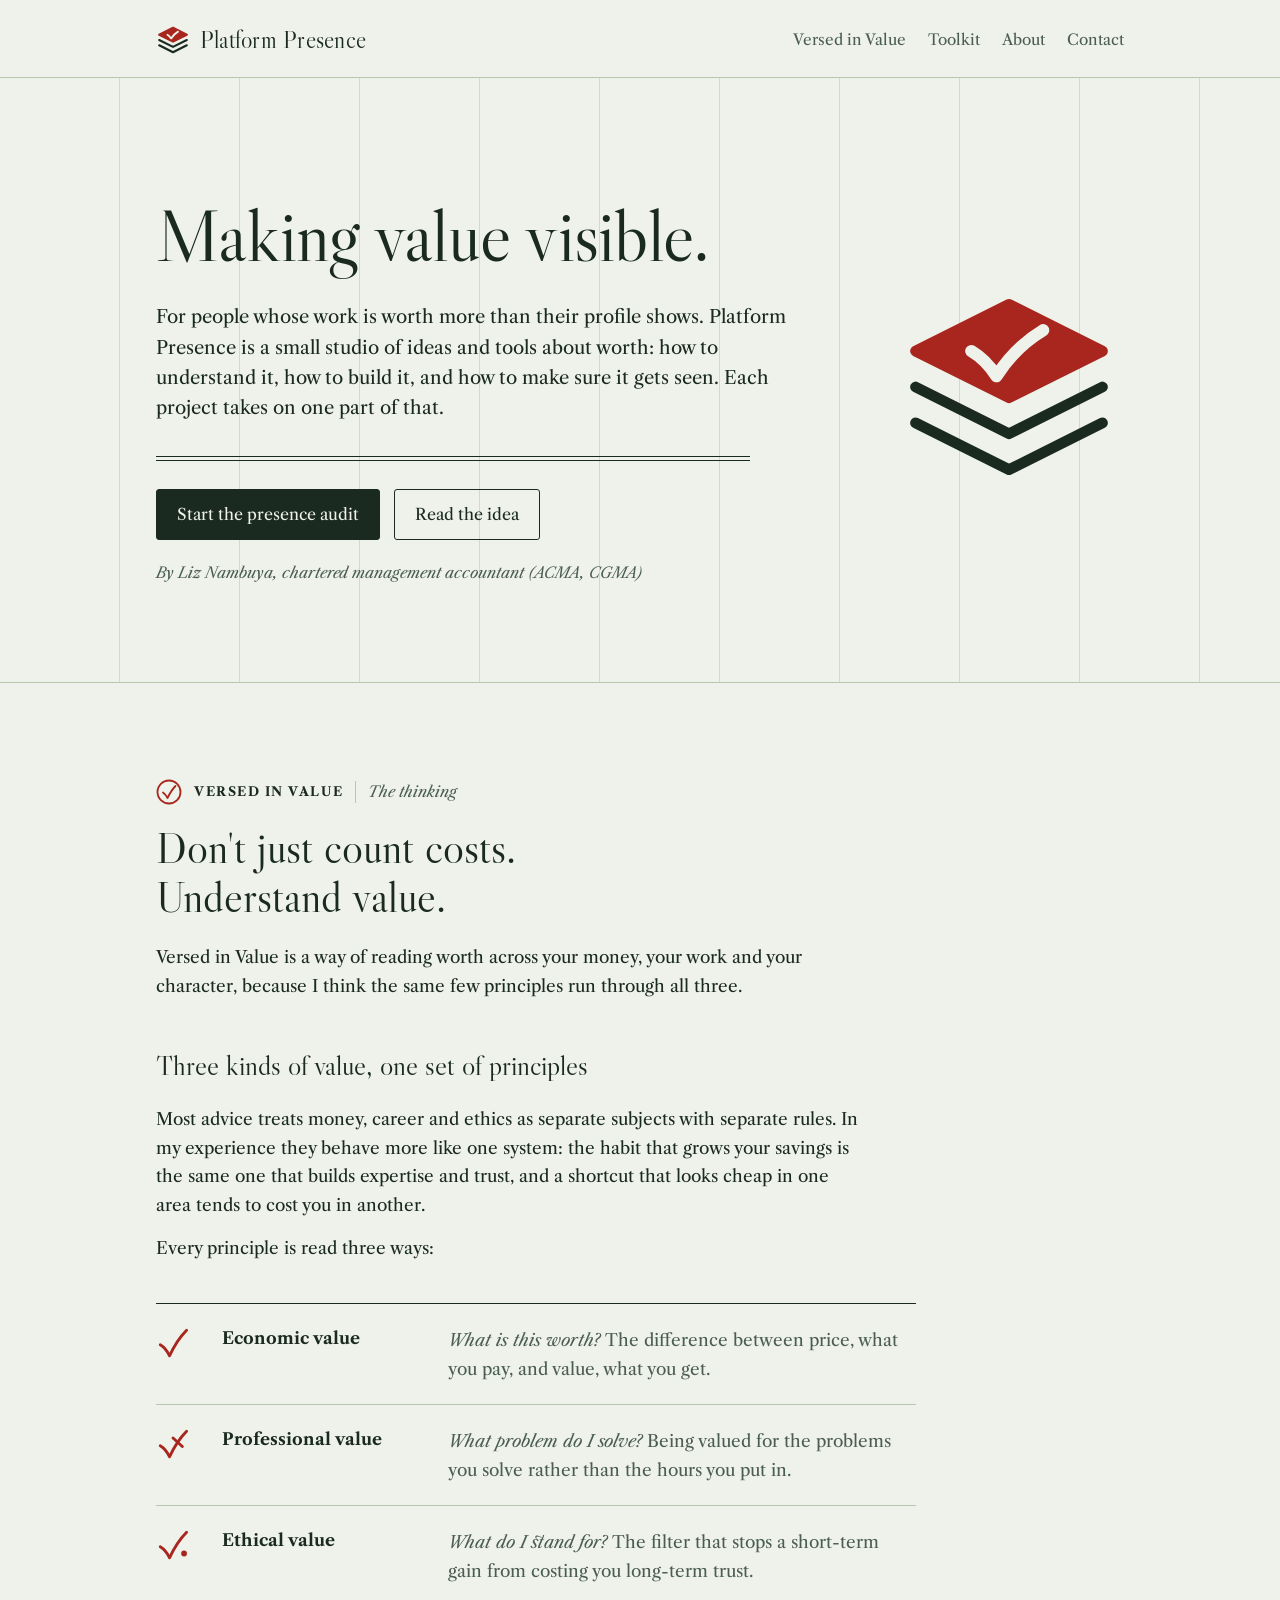
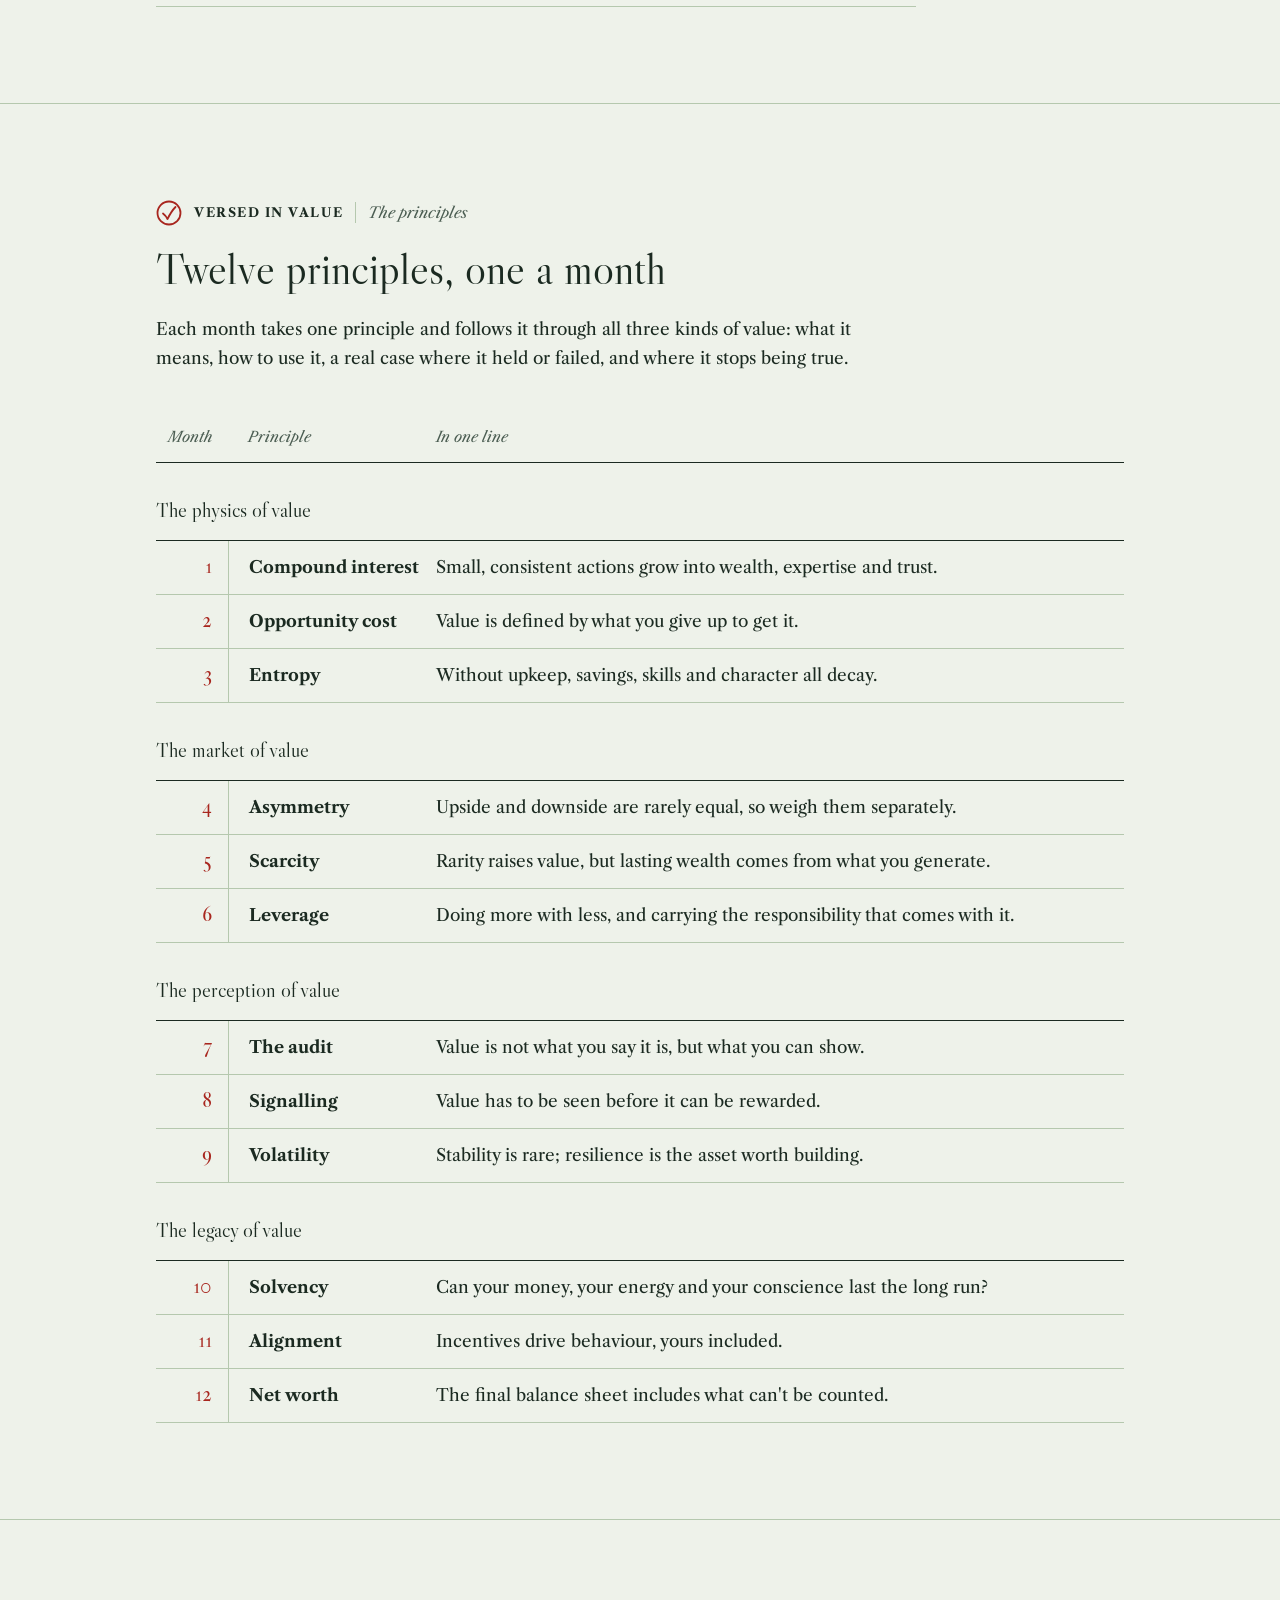
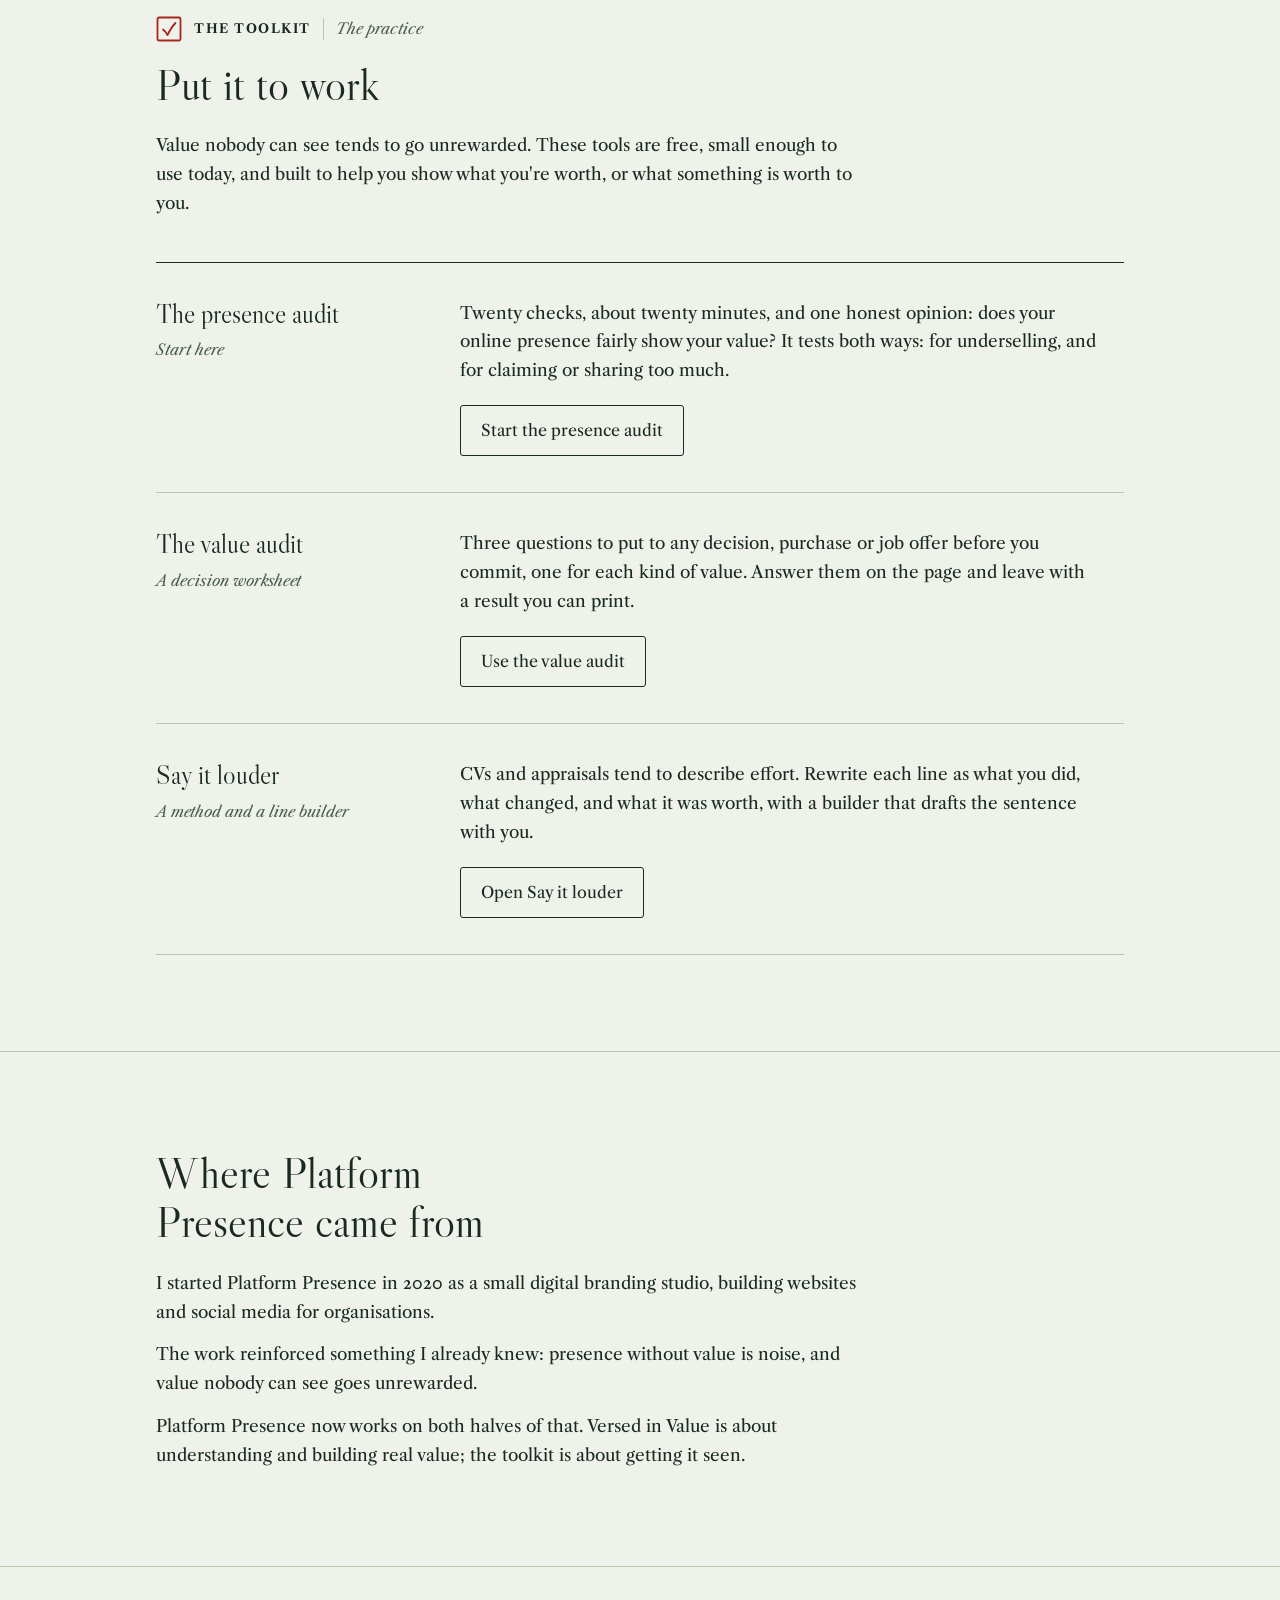
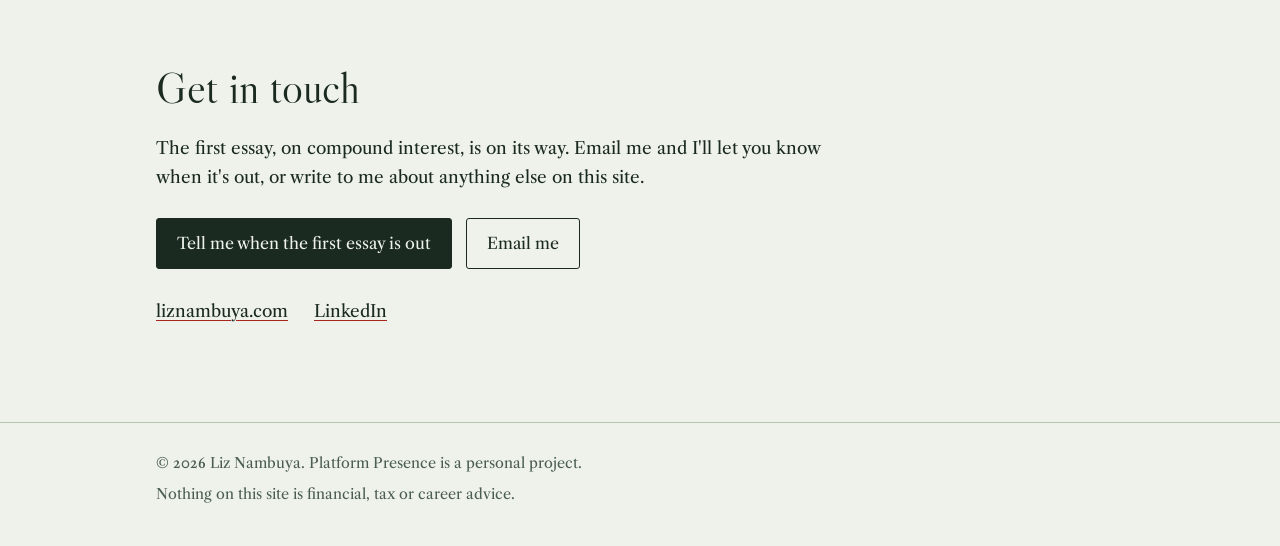
==== commit 01f5acd6: "Homepage: lead with the presence audit Co-Authored-By: Claude Opus 5.5 <noreply@anthropic.com> Clau" ====
--- a/index.html
+++ b/index.html
@@ -39,7 +39,7 @@
         <p class="lede">For people whose work is worth more than their profile shows. Platform Presence is a small studio of ideas and tools about worth: how to understand it, how to build it, and how to make sure it gets seen. Each project takes on one part of that.</p>
         <div class="total-rule" aria-hidden="true"></div>
         <div class="actions">
-          <a class="btn btn-primary" href="toolkit.html">Open the toolkit</a>
+          <a class="btn btn-primary" href="presence-audit.html">Start the presence audit</a>
           <a class="btn" href="#versed-in-value">Read the idea</a>
         </div>
         <p class="byline">By Liz Nambuya, chartered management accountant (ACMA, CGMA)</p>
@@ -133,6 +133,17 @@
       <div class="tools">
         <article class="tool">
           <div>
+            <h3>The presence audit</h3>
+            <p class="status">Start here</p>
+          </div>
+          <div class="body">
+            <p>Twenty checks, about twenty minutes, and one honest opinion: does your online presence fairly show your value? It tests both ways: for underselling, and for claiming or sharing too much.</p>
+            <a class="btn" href="presence-audit.html">Start the presence audit</a>
+          </div>
+        </article>
+
+        <article class="tool">
+          <div>
             <h3>The value audit</h3>
             <p class="status">A decision worksheet</p>
           </div>
--- a/styles.css
+++ b/styles.css
@@ -218,6 +218,75 @@
 .sheet .struck { color: var(--ink-soft); text-decoration: line-through; text-decoration-color: var(--pencil); text-decoration-thickness: 1.5px; }
 [hidden] { display: none !important; }
 
+/* The presence audit */
+.places { border: 0; padding: 0; min-width: 0; }
+legend.label { display: block; font-weight: 700; padding: 0; }
+.places-grid { margin-top: 10px; display: grid; grid-template-columns: repeat(auto-fill, minmax(230px, 1fr)); gap: 2px 20px; }
+.field .places-grid label { display: grid; grid-template-columns: 1.6rem 1fr; align-items: start; padding: 6px 0; font-weight: 400; cursor: pointer; }
+.places-grid input { width: 1.05rem; height: 1.05rem; margin-top: 0.35em; accent-color: var(--pencil); }
+.field select { display: block; width: 100%; max-width: 32ch; margin-top: 8px; padding: 10px 12px; font: inherit; color: var(--ink); background: var(--paper-light); border: 1px solid var(--ink-soft); border-radius: 3px; }
+.check-group { margin-top: 56px; max-width: 760px; }
+.check-group > .kicker { margin-bottom: 6px; }
+.check-group > h3.sub { margin-top: 0; margin-bottom: 10px; }
+.check { border: 0; border-top: 1px solid var(--rule); border-left: 3px solid transparent; margin: 0; padding: 22px 0 22px 16px; min-width: 0; }
+.check legend { float: left; width: 100%; padding: 0; display: grid; grid-template-columns: 2.2rem minmax(0, 1fr); gap: 0 10px; }
+.check .num { font-family: var(--display); font-size: 1.5rem; line-height: 1.15; color: var(--pencil); }
+.check .q { font-weight: 700; font-size: 1.06rem; line-height: 1.45; }
+.check .risk-line, .check .choices, .check details { margin-left: calc(2.2rem + 10px); }
+.risk-line { clear: both; padding-top: 6px; color: var(--ink-soft); font-style: italic; font-size: 0.92rem; }
+.risk-line b { font-style: normal; color: var(--ink); }
+.check details { margin-top: 14px; }
+.check summary, .answers summary { cursor: pointer; width: fit-content; color: var(--ink-soft); font-size: 0.95rem; text-decoration: underline; text-decoration-color: var(--pencil); text-underline-offset: 3px; }
+.check summary:hover, .answers summary:hover { color: var(--pencil); }
+.det { margin-top: 10px; max-width: 62ch; padding: 14px 18px; background: var(--paper-light); border-left: 3px solid var(--rule); }
+.det > * + * { margin-top: 10px; }
+.det-list { margin-left: 1.2rem; }
+.det-list li + li { margin-top: 6px; }
+.det .why { color: var(--ink-soft); }
+.check.is-yes { border-left-color: var(--ink); }
+.check.is-no { border-left-color: var(--pencil); }
+.check.is-na { border-left-color: var(--rule); }
+.check.is-na .q { color: var(--ink-soft); }
+.panel { margin-top: 30px; max-width: 760px; padding: 20px 22px; background: var(--paper-light); border: 1px solid var(--ink); }
+.panel > * + * { margin-top: 12px; }
+.panel .pattern { margin-top: 12px; }
+.panel-title { font-weight: 700; font-size: 0.8rem; letter-spacing: 0.12em; text-transform: uppercase; }
+.progress-bar { position: sticky; bottom: 0; z-index: 5; margin-top: 40px; max-width: 760px; display: flex; flex-wrap: wrap; justify-content: space-between; align-items: center; gap: 8px 16px; padding: 12px 18px; background: var(--ink); color: var(--paper); font-size: 0.95rem; }
+.progress-bar a { color: var(--paper); text-decoration-color: var(--paper); }
+.progress-bar.is-done { background: var(--pencil); }
+.result.opinion { padding: 26px 28px; }
+.result .missing a { color: inherit; }
+.opinion-meta { color: var(--ink-soft); font-style: italic; font-size: 0.9rem; }
+.result .opinion-meta p + p { margin-top: 2px; }
+.opinion-word { margin-top: 14px; font-family: var(--display); font-size: clamp(2.4rem, 6vw, 3.4rem); line-height: 1; color: var(--pencil); }
+.opinion-word.is-clean { color: var(--ink); }
+.result .opinion-line { margin-top: 14px; font-size: 1.1rem; }
+.opinion-audit { color: var(--ink-soft); font-style: italic; font-size: 0.88rem; }
+.result .opinion-score { margin-top: 14px; font-weight: 700; }
+.result .opinion-note { margin-top: 12px; padding-left: 12px; border-left: 2px solid var(--pencil); }
+.result .opinion-lean { margin-top: 18px; font-family: var(--display); font-size: 1.35rem; line-height: 1.25; }
+.lean-list { margin: 8px 0 0 1.2rem; color: var(--ink-soft); }
+#findings { max-width: 760px; }
+#findings h3.sub.small { margin-top: 36px; font-size: 1.25rem; }
+.findings-list { list-style: none; margin-top: 14px; }
+.findings-list li { padding: 14px 0; border-top: 1px solid var(--rule); }
+.f-head { display: flex; flex-wrap: wrap; align-items: baseline; gap: 4px 12px; }
+.f-head a { font-weight: 700; }
+.rating { padding: 1px 8px; border: 1px solid currentColor; border-radius: 2px; font-size: 0.72rem; letter-spacing: 0.1em; text-transform: uppercase; }
+.rating.is-high { color: var(--pencil); }
+.rating.is-medium { color: var(--ink); }
+.rating.is-low { color: var(--ink-soft); }
+.f-risk { color: var(--ink-soft); font-style: italic; font-size: 0.92rem; }
+.f-action { margin-top: 6px; font-size: 1.05rem; }
+.f-q { margin-top: 4px; color: var(--ink-soft); font-size: 0.93rem; }
+.next-tip { margin-top: 22px; }
+.answers { margin-top: 30px; max-width: 920px; }
+.answers-table td.num { color: var(--ink-soft); width: 2.5rem; }
+.answers-table td.ans { white-space: nowrap; }
+.answers-table tr.is-no td.ans { color: var(--pencil); font-weight: 700; }
+.answers-table tr.is-na td { color: var(--ink-soft); }
+.privacy { margin-top: 44px; }
+
 /* Contact and footer */
 .contact-links { margin-top: 28px; display: flex; gap: 26px; flex-wrap: wrap; }
 .site-foot { padding: 28px 0 40px; color: var(--ink-soft); font-size: 0.9rem; }
@@ -261,3 +330,23 @@
   body.print-value-audit .choice span { border-color: #999; color: #999; }
   body.print-value-audit .choice input:checked + span { background: #fff; color: #000; border: 2px solid #000; font-weight: 700; }
 }
+
+/* The presence audit on small screens */
+@media (max-width: 760px) {
+  .check { padding-left: 12px; }
+  .check legend { grid-template-columns: 1.8rem minmax(0, 1fr); gap: 0 8px; }
+  .check .risk-line, .check .choices, .check details { margin-left: 0; }
+  .result.opinion { padding: 22px 18px; }
+  .answers-table td.num { width: auto; }
+}
+
+/* Printing the presence audit: the opinion, findings and every answer, on white */
+@media print {
+  body.print-audit { background: #fff; }
+  body.print-audit .site-head, body.print-audit .site-foot, body.print-audit .hero, body.print-audit #audit-form,
+  body.print-audit #how, body.print-audit .no-print, body.print-audit .privacy, body.print-audit details.answers > summary { display: none !important; }
+  body.print-audit section { border: 0; padding: 0; }
+  body.print-audit .result { background: #fff; }
+  body.print-audit .findings-list li, body.print-audit .answers-table tr { break-inside: avoid; }
+  body.print-audit #findings a, body.print-audit .result a { color: #000; text-decoration: none; }
+}
